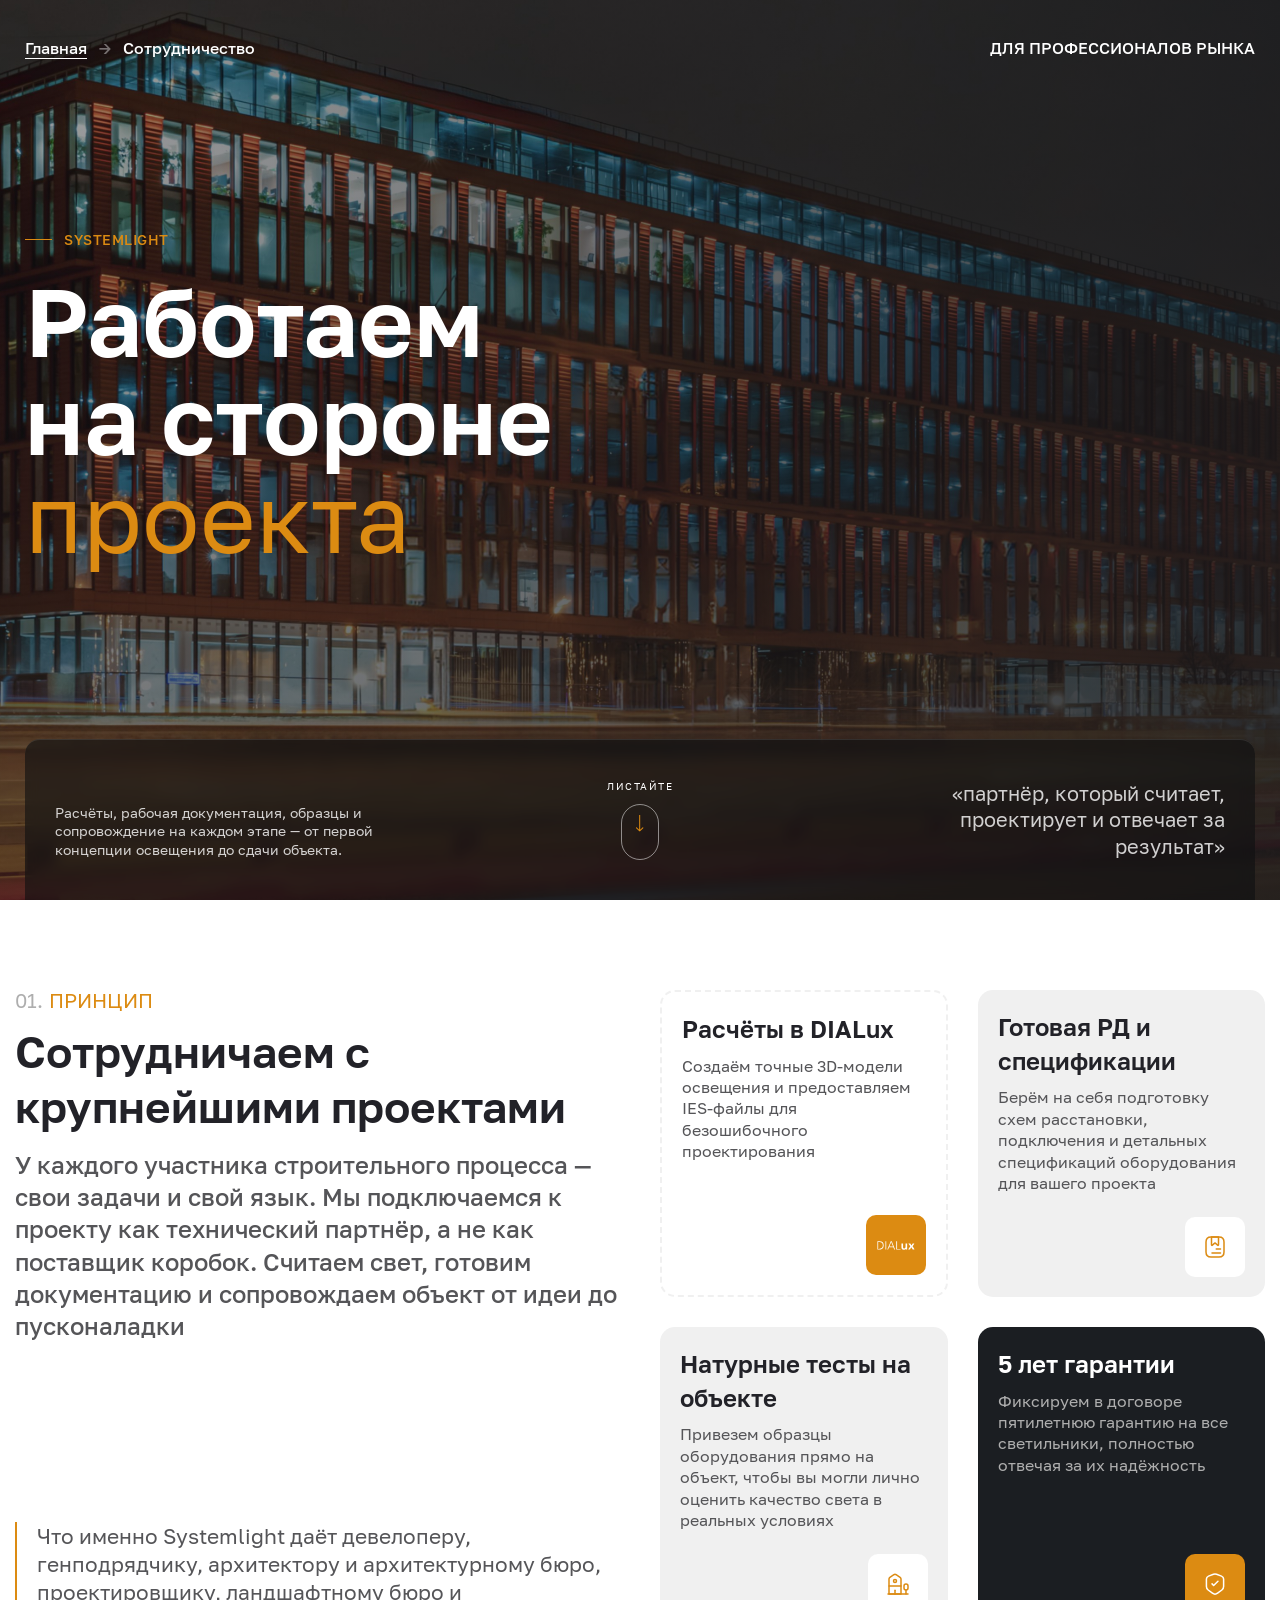
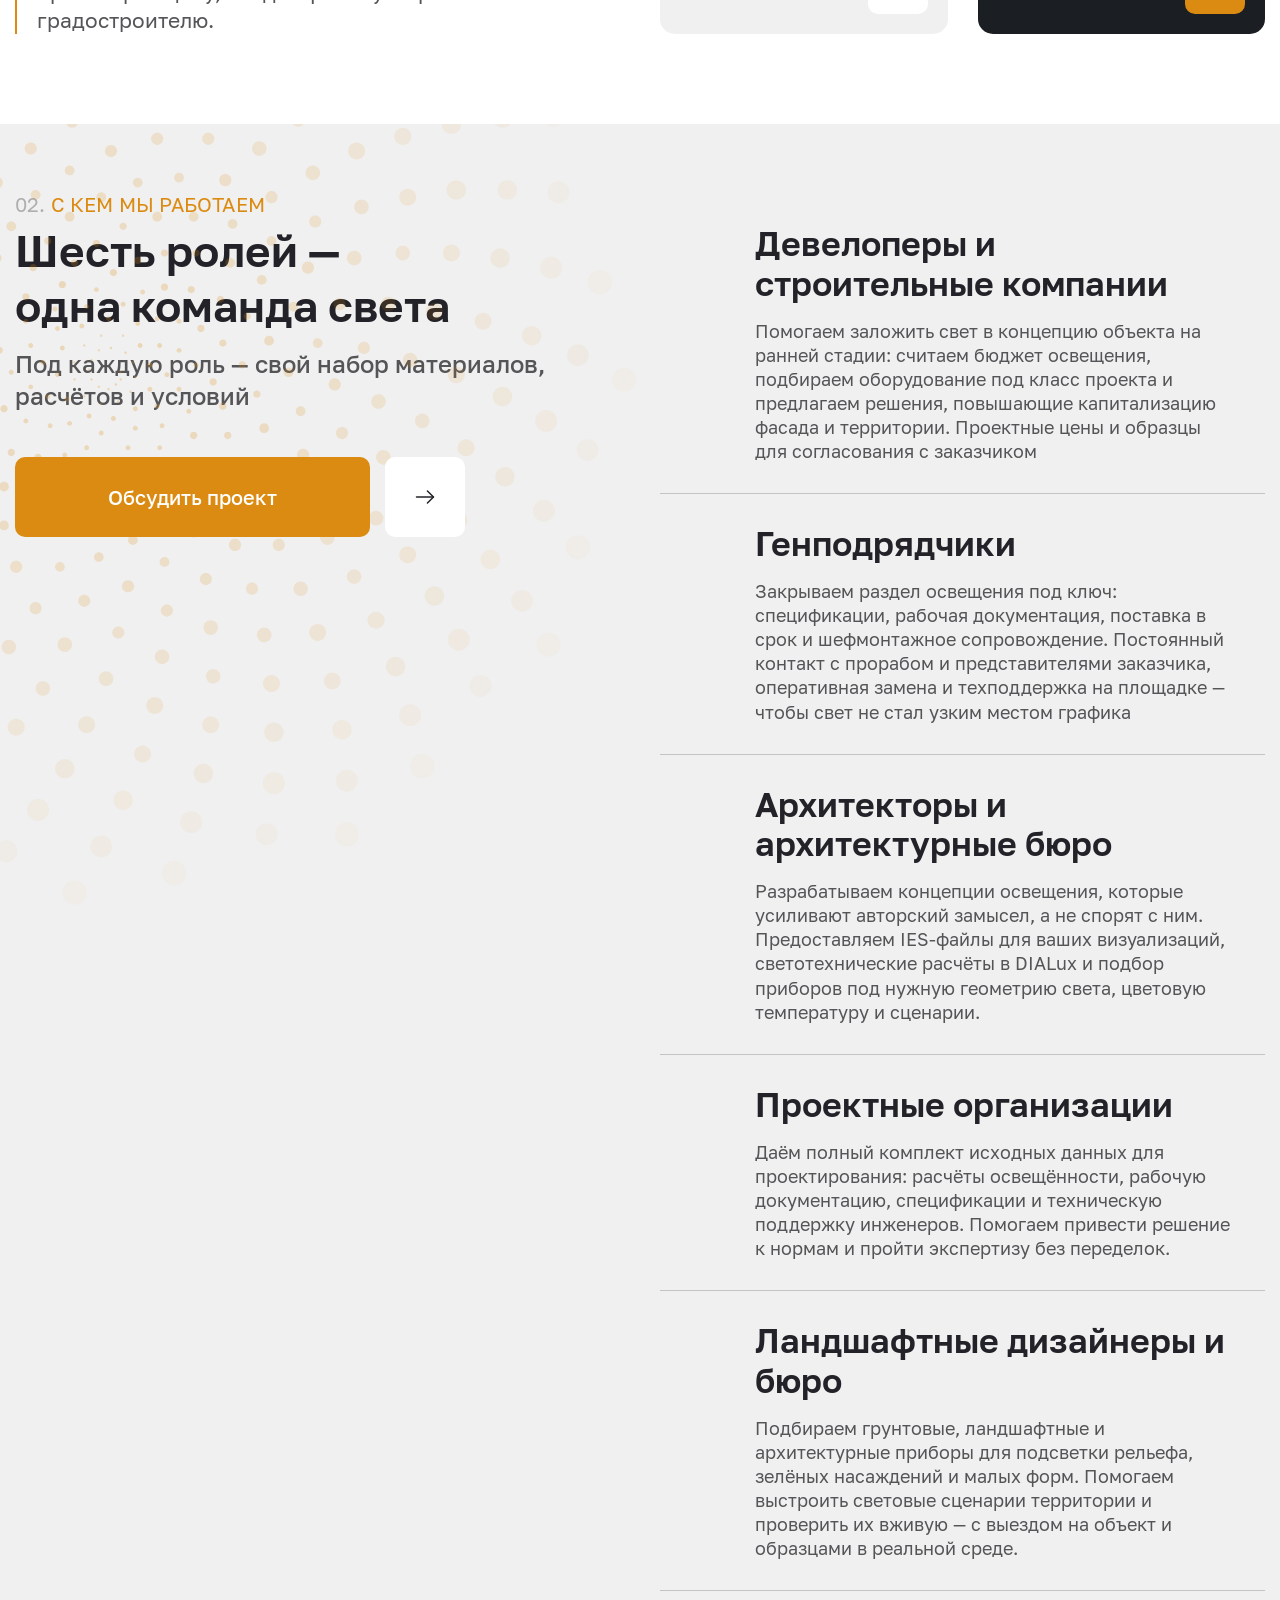
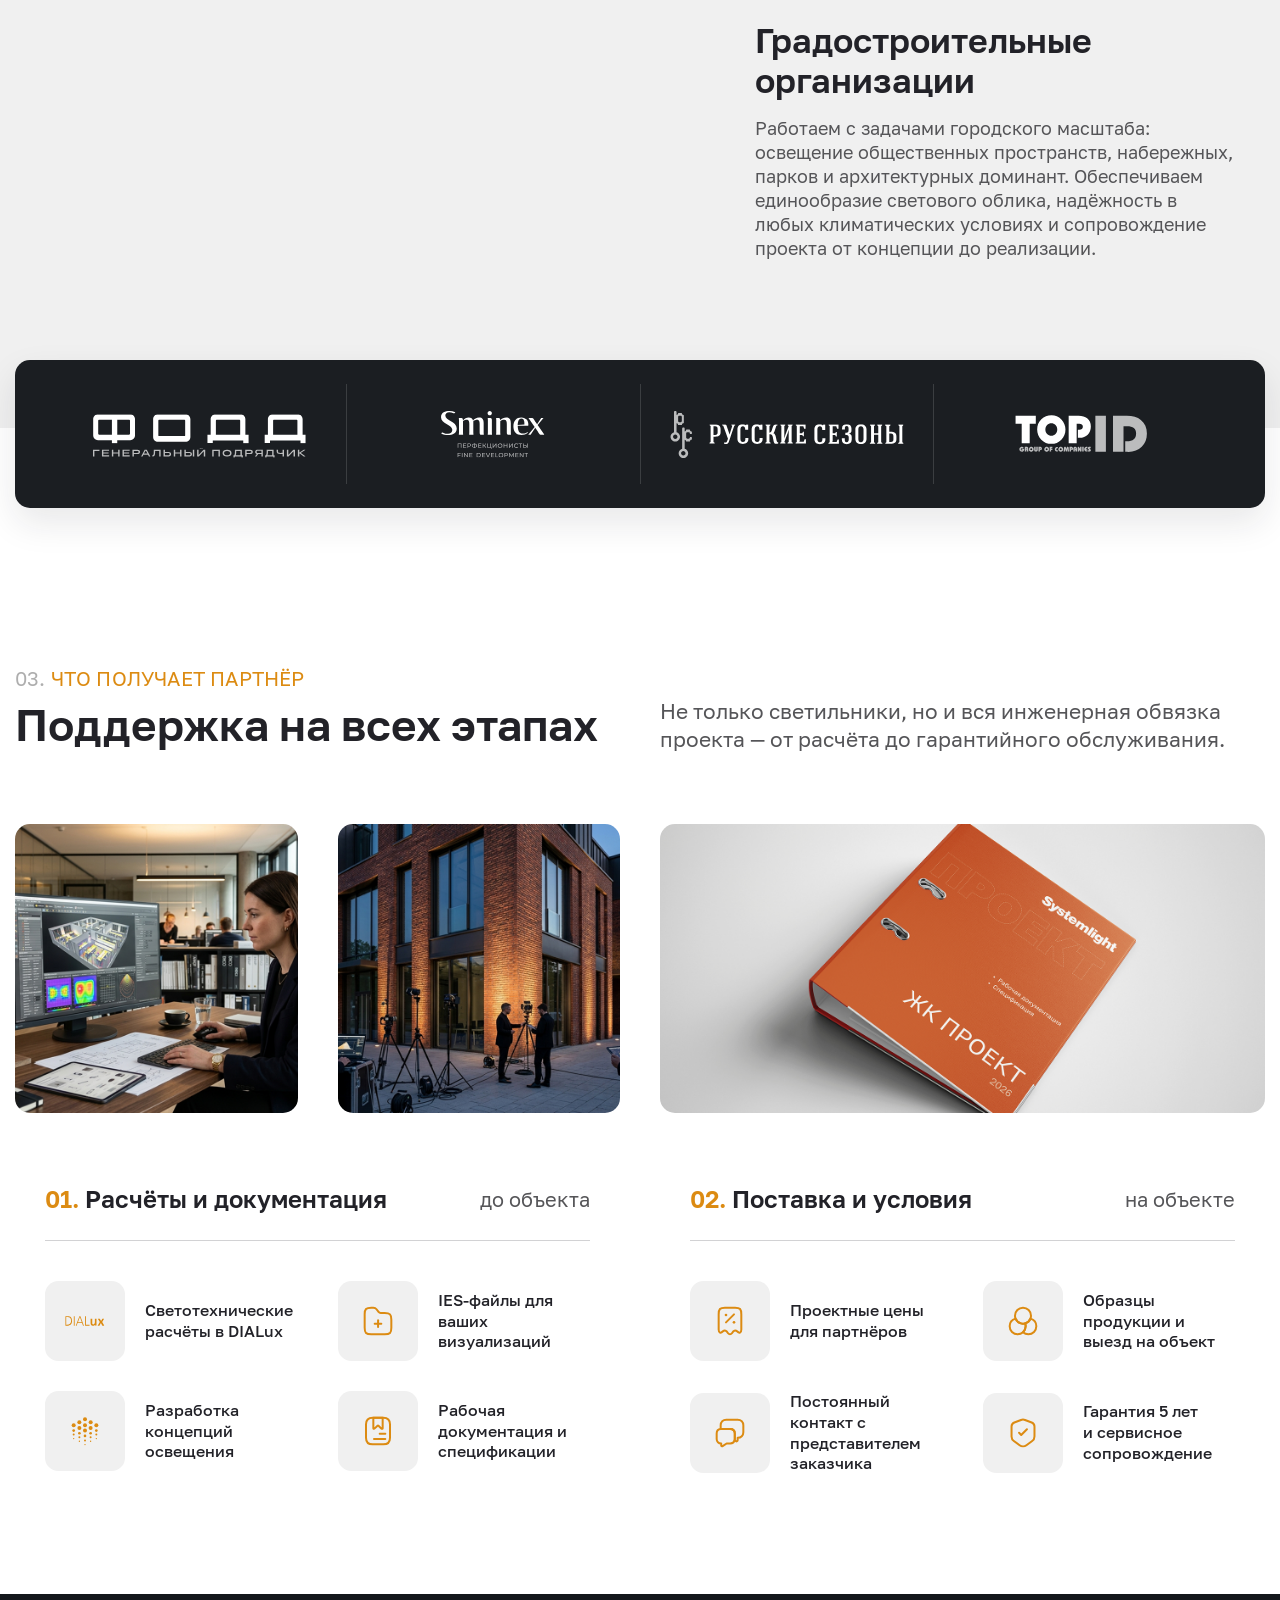
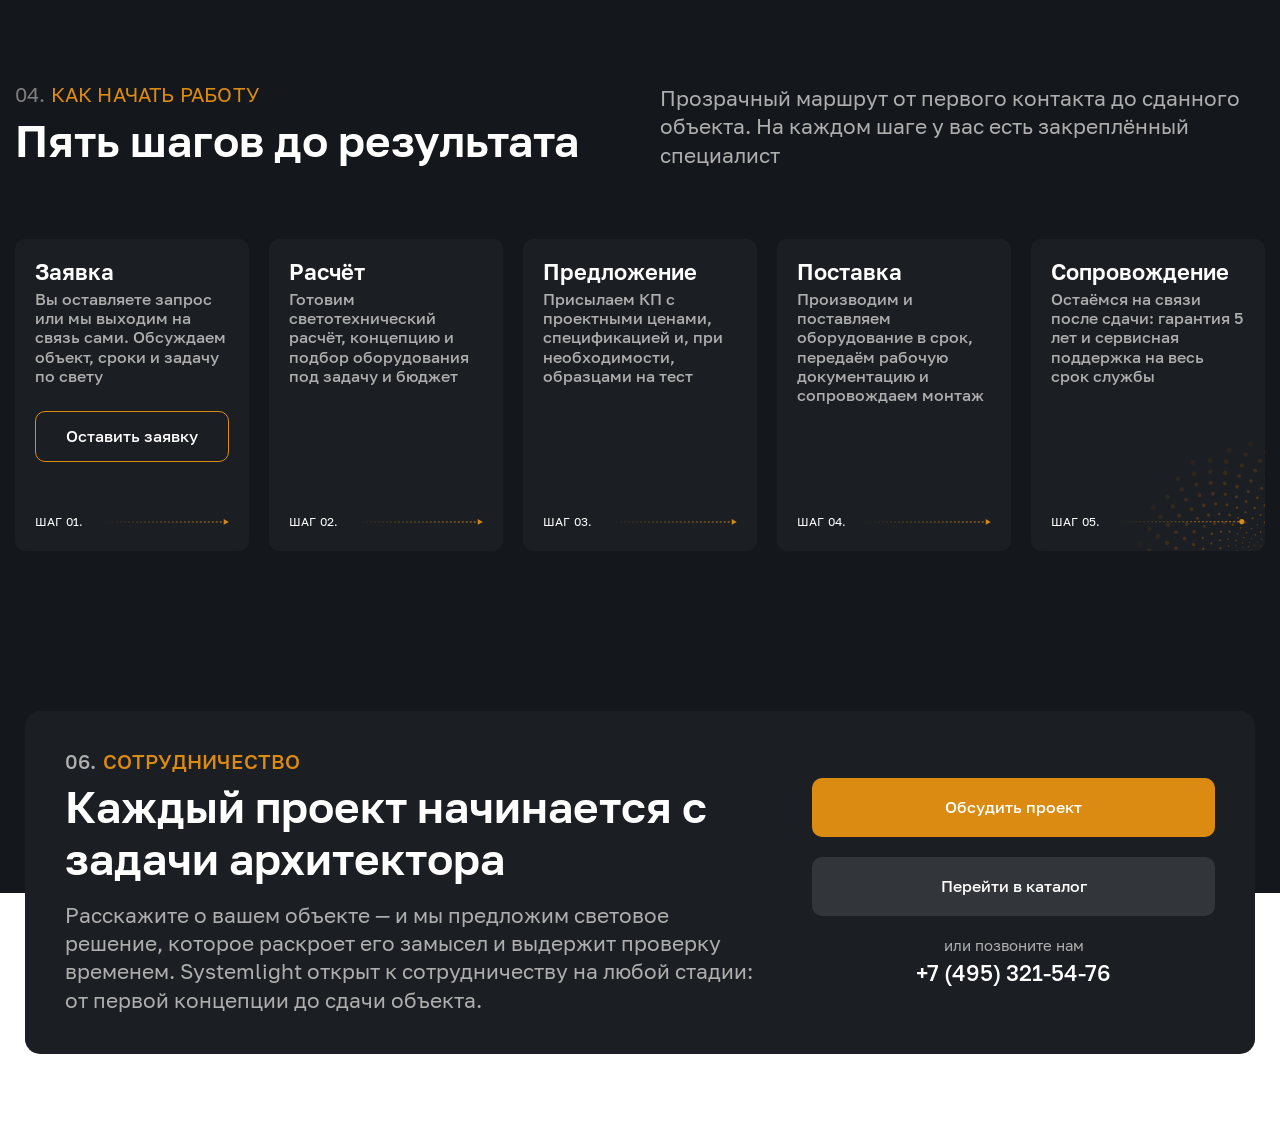
==== cooperation.html @ cd4ad482 "feat: cooperation page" ====
<!DOCTYPE html>
<html lang="ru">

<head>
     <meta charset="UTF-8">
     <meta name="viewport" content="width=device-width, initial-scale=1.0">
     <title>System light</title>
     <link rel="stylesheet" href="styles/fonts.css">
     <link rel="stylesheet" href="https://cdn.jsdelivr.net/npm/@fancyapps/ui@5.0/dist/fancybox/fancybox.css" />
     <link rel="stylesheet" href="https://cdn.jsdelivr.net/npm/swiper@11/swiper-bundle.min.css" />
     <link rel="stylesheet" href="styles/variables.css">
     <link rel="stylesheet" href="styles/cooperation.css">
     <link rel="stylesheet" href="styles/style.css">
</head>

<body>
     <main class="main-header">

          <section class="hero-section">
               <img class="hero-section__bg" src="img/cooperation-page/hero-bg.jpg" alt="Архитектурное освещение фасада здания">

               <div class="hero-section__container">

                    <div class="hero-section__nav">
                         <div class="hero-section__breadcrumbs">
                              <a href="#" class="hero-section__nav-link hero-section__nav-link--active">Главная</a>
                              <span class="hero-section__nav-separator">→</span>
                              <span class="hero-section__nav-current">Сотрудничество</span>
                         </div>
                         <div class="hero-section__meta">
                              Для профессионалов рынка
                         </div>
                    </div>

                    <div class="hero-section__content">
                         <div class="hero-section__brand">
                              <span class="hero-section__brand-line"></span>
                              <span class="hero-section__brand-name">Systemlight</span>
                         </div>
                         <h1 class="hero-section__title">
                              Работаем<br>
                              на стороне <br>
                              <span class="hero-section__title--accent">проекта</span>
                         </h1>
                    </div>

                    <footer class="hero-section__footer">

                         <div class="hero-section__footer-col hero-section__footer-col--left">
                              <p class="hero-section__description">
                                   Расчёты, рабочая документация, образцы и сопровождение на каждом этапе — от первой
                                   концепции освещения до сдачи объекта.
                              </p>
                         </div>

                         <a href="#principle" class="hero-section__scroll-indicator">
                              <span class="hero-section__scroll-text">листайте</span>
                              <div class="hero-section__mouse">
                                   <svg class="hero-section__arrow" width="8" height="17" viewBox="0 0 8 17" fill="none"
                                        xmlns="http://www.w3.org/2000/svg">
                                        <path d="M3.32845 16.3536C3.52372 16.5488 3.8403 16.5488 4.03556 16.3536L7.21754 13.1716C7.4128 12.9763 7.4128 12.6597 7.21754 12.4645C7.02228 12.2692 6.7057 12.2692 6.51043 12.4645L3.68201 15.2929L0.85358 12.4645C0.658318 12.2692 0.341735 12.2692 0.146473 12.4645C-0.0487893 12.6597 -0.0487893 12.9763 0.146473 13.1716L3.32845 16.3536ZM3.68201 0L3.18201 0L3.18201 16H3.68201H4.18201L4.18201 0L3.68201 0Z"
                                             fill="currentColor" />
                                   </svg>
                              </div>
                         </a>

                         <div class="hero-section__footer-col hero-section__footer-col--right">
                              <blockquote class="hero-section__quote">
                                   «партнёр, который считает,
                                   проектирует и отвечает
                                   за результат»
                              </blockquote>
                         </div>

                    </footer>

               </div>
          </section>

          <!-- 01. Принцип -->
          <section class="principle" id="principle">
               <div class="principle__inner container">

                    <div class="principle__aside">
                         <div class="principle__intro">
                              <div class="principle__label subtitle">
                                   <span>01. </span>Принцип
                              </div>
                              <h2 class="principle__title title">Сотрудничаем с крупнейшими проектами</h2>
                              <p class="principle__description">
                                   У каждого участника строительного процесса — свои задачи и свой язык. Мы подключаемся
                                   к
                                   проекту как технический партнёр, а не как поставщик коробок. Считаем свет, готовим
                                   документацию и сопровождаем объект от идеи до пусконаладки
                              </p>
                         </div>

                         <div class="principle__quote principle__quote--desctop">
                              <p class="principle__quote-text">
                                   Что именно Systemlight даёт девелоперу, генподрядчику, архитектору и архитектурному
                                   бюро,
                                   проектировщику, ландшафтному бюро и градостроителю.
                              </p>
                         </div>
                    </div>

                    <div class="principle__cards">

                         <div class="principle__card principle__card--outline">
                              <div class="principle__card-content">
                                   <h3 class="principle__card-title">Расчёты в DIALux</h3>
                                   <p class="principle__card-desc">
                                        Создаём точные 3D-модели освещения и предоставляем IES-файлы для безошибочного
                                        проектирования
                                   </p>
                              </div>
                              <div
                                   class="principle__card-icon principle__card-icon--accent principle__card-icon--dialux">
                                   <img src="img/cooperation-page/principle/icon-dialux.svg" alt="DIALux">
                              </div>
                         </div>

                         <div class="principle__card principle__card--light">
                              <div class="principle__card-content">
                                   <h3 class="principle__card-title">Готовая РД и спецификации</h3>
                                   <p class="principle__card-desc">
                                        Берём на себя подготовку схем расстановки, подключения и детальных спецификаций
                                        оборудования для вашего проекта
                                   </p>
                              </div>
                              <div class="principle__card-icon">
                                   <img src="img/cooperation-page/principle/icon-document.svg" alt="Готовая РД и спецификации">
                              </div>
                         </div>

                         <div class="principle__card principle__card--light">
                              <div class="principle__card-content">
                                   <h3 class="principle__card-title">Натурные тесты на объекте</h3>
                                   <p class="principle__card-desc">
                                        Привезем образцы оборудования прямо на объект, чтобы вы могли лично оценить
                                        качество
                                        света в реальных условиях
                                   </p>
                              </div>
                              <div class="principle__card-icon">
                                   <img src="img/cooperation-page/principle/icon-onsite.svg" alt="Натурные тесты на объекте">
                              </div>
                         </div>

                         <div class="principle__card principle__card--dark">
                              <div class="principle__card-content">
                                   <h3 class="principle__card-title">5 лет гарантии</h3>
                                   <p class="principle__card-desc">
                                        Фиксируем в договоре пятилетнюю гарантию на все светильники, полностью отвечая
                                        за их
                                        надёжность
                                   </p>
                              </div>
                              <div class="principle__card-icon principle__card-icon--accent">
                                   <img src="img/cooperation-page/principle/icon-warranty.svg" alt="5 лет гарантии">
                              </div>
                         </div>

                    </div>

                    <div class="principle__quote principle__quote--mobile">
                         <p class="principle__quote-text">
                              Что именно Systemlight даёт девелоперу, генподрядчику, архитектору и архитектурному
                              бюро,
                              проектировщику, ландшафтному бюро и градостроителю.
                         </p>
                    </div>

               </div>
          </section>
          <!-- /01. Принцип -->

          <!-- 02. С кем мы работаем -->
          <section class="roles">
               <div class="roles__inner container">

                    <div class="roles__aside">
                         <div class="roles__intro">
                              <div class="roles__heading">
                                   <div class="roles__label subtitle">
                                        <span>02. </span>С кем мы работаем
                                   </div>
                                   <h2 class="roles__title title">Шесть ролей —<br>одна команда света</h2>
                              </div>
                              <p class="roles__description">Под каждую роль — свой набор материалов, расчётов и условий
                              </p>
                         </div>

                         <div class="roles__actions roles__actions--desctop">
                              <a href="#" class="roles__btn roles__btn--primary">Обсудить проект</a>
                              <a href="#" class="roles__btn roles__btn--icon" aria-label="Обсудить проект">
                                   <svg width="24" height="24" viewBox="0 0 24 24" fill="none"
                                        xmlns="http://www.w3.org/2000/svg">
                                        <path d="M14.4297 5.92993L20.4997 11.9999L14.4297 18.0699" stroke="#222228"
                                             stroke-width="1.5" stroke-miterlimit="10" stroke-linecap="round"
                                             stroke-linejoin="round" />
                                        <path d="M3.5 12H20.33" stroke="#222228" stroke-width="1.5"
                                             stroke-miterlimit="10" stroke-linecap="round" stroke-linejoin="round" />
                                   </svg>
                              </a>
                         </div>
                    </div>

                    <div class="roles__list">

                         <div class="roles__item">
                              <div class="roles__item-content">
                                   <h3 class="roles__item-title">Девелоперы и строительные компании</h3>
                                   <p class="roles__item-text">
                                        Помогаем заложить свет в концепцию объекта на ранней стадии: считаем бюджет
                                        освещения,
                                        подбираем оборудование под класс проекта и предлагаем решения, повышающие
                                        капитализацию фасада и территории. Проектные цены и образцы для согласования с
                                        заказчиком
                                   </p>
                              </div>
                         </div>

                         <div class="roles__item">
                              <div class="roles__item-content">
                                   <h3 class="roles__item-title">Генподрядчики</h3>
                                   <p class="roles__item-text">
                                        Закрываем раздел освещения под ключ: спецификации, рабочая документация,
                                        поставка в
                                        срок и шефмонтажное сопровождение. Постоянный контакт с прорабом и
                                        представителями
                                        заказчика, оперативная замена и техподдержка на площадке — чтобы свет не стал
                                        узким
                                        местом графика
                                   </p>
                              </div>
                         </div>

                         <div class="roles__item">
                              <div class="roles__item-content">
                                   <h3 class="roles__item-title">Архитекторы и архитектурные бюро</h3>
                                   <p class="roles__item-text">
                                        Разрабатываем концепции освещения, которые усиливают авторский замысел, а не
                                        спорят с
                                        ним. Предоставляем IES-файлы для ваших визуализаций, светотехнические расчёты в
                                        DIALux
                                        и подбор приборов под нужную геометрию света, цветовую температуру и сценарии.
                                   </p>
                              </div>
                         </div>

                         <div class="roles__item">
                              <div class="roles__item-content">
                                   <h3 class="roles__item-title">Проектные организации</h3>
                                   <p class="roles__item-text">
                                        Даём полный комплект исходных данных для проектирования: расчёты освещённости,
                                        рабочую
                                        документацию, спецификации и техническую поддержку инженеров. Помогаем привести
                                        решение к нормам и пройти экспертизу без переделок.
                                   </p>
                              </div>
                         </div>

                         <div class="roles__item">
                              <div class="roles__item-content">
                                   <h3 class="roles__item-title">Ландшафтные дизайнеры и бюро</h3>
                                   <p class="roles__item-text">
                                        Подбираем грунтовые, ландшафтные и архитектурные приборы для подсветки рельефа,
                                        зелёных
                                        насаждений и малых форм. Помогаем выстроить световые сценарии территории и
                                        проверить
                                        их вживую — с выездом на объект и образцами в реальной среде.
                                   </p>
                              </div>
                         </div>

                         <div class="roles__item">
                              <div class="roles__item-content">
                                   <h3 class="roles__item-title">Градостроительные организации</h3>
                                   <p class="roles__item-text">
                                        Работаем с задачами городского масштаба: освещение общественных пространств,
                                        набережных, парков и архитектурных доминант. Обеспечиваем единообразие светового
                                        облика, надёжность в любых климатических условиях и сопровождение проекта от
                                        концепции до реализации.
                                   </p>
                              </div>
                         </div>

                    </div>

                    <div class="roles__actions roles__actions--mobile">
                         <a href="#" class="roles__btn roles__btn--primary">Обсудить проект</a>
                         <a href="#" class="roles__btn roles__btn--icon" aria-label="Обсудить проект">
                              <svg width="24" height="24" viewBox="0 0 24 24" fill="none"
                                   xmlns="http://www.w3.org/2000/svg">
                                   <path d="M14.4297 5.92993L20.4997 11.9999L14.4297 18.0699" stroke="#222228"
                                        stroke-width="1.5" stroke-miterlimit="10" stroke-linecap="round"
                                        stroke-linejoin="round" />
                                   <path d="M3.5 12H20.33" stroke="#222228" stroke-width="1.5" stroke-miterlimit="10"
                                        stroke-linecap="round" stroke-linejoin="round" />
                              </svg>
                         </a>
                    </div>

                    <div class="roles__bg-svg">
                         <img class="roles__bg-svg--desctop" src="img/cooperation-page/bg-svg.svg" alt="">
                         <img class="roles__bg-svg--mobile" src="img/cooperation-page/bg-svg-mobile.svg" alt="">
                    </div>

               </div>
          </section>
          <!-- /02. С кем мы работаем -->

          <!-- Логотипы партнёров -->
          <section class="brands">
               <div class="brands__container container">
                    <div class="brands__panel">

                         <div class="brands__item">
                              <img src="img/cooperation-page/brands/logo-fodd.svg" alt="ФОДД — генеральный подрядчик">
                         </div>

                         <div class="brands__item">
                              <img src="img/cooperation-page/brands/logo-sminex.svg" alt="Sminex — перфекционисты, fine development">
                         </div>

                         <div class="brands__item">
                              <img src="img/cooperation-page/brands/logo-russkie-sezony.svg" alt="Русские сезоны">
                         </div>

                         <div class="brands__item">
                              <img src="img/cooperation-page/brands/logo-topid.svg" alt="TOP ID — group of companies">
                         </div>

                    </div>
               </div>
          </section>
          <!-- /Логотипы партнёров -->

          <!-- 03. Что получает партнёр -->
          <section class="support">
               <div class="support__inner container">

                    <div class="support__header">
                         <div class="support__heading">
                              <div class="support__label subtitle">
                                   <span>03. </span>Что получает партнёр
                              </div>
                              <h2 class="support__title title">Поддержка на всех этапах</h2>
                         </div>
                         <p class="support__description">
                              Не только светильники, но и вся инженерная обвязка проекта — от расчёта до гарантийного
                              обслуживания.
                         </p>
                    </div>

                    <div class="support__columns">

                         <div class="support__column">
                              <div class="support__gallery">
                                   <div class="support__image">
                                        <img src="img/cooperation-page/support/office.jpg"
                                             alt="Светотехнический расчёт освещения в DIALux">
                                   </div>
                                   <div class="support__image">
                                        <img src="img/cooperation-page/support/facade-shoot.jpg"
                                             alt="Съёмка объекта с архитектурным освещением">
                                   </div>
                              </div>

                              <div class="support__card">
                                   <div class="support__card-header">
                                        <div class="support__card-title">
                                             <span class="support__card-index">01. </span>Расчёты и документация
                                        </div>
                                        <span class="support__card-note">до объекта</span>
                                   </div>

                                   <div class="support__card-grid">
                                        <div class="support__item">
                                             <div class="support__item-icon">
                                                  <img src="img/cooperation-page/support/icon-dialux.svg" alt="DIALux">
                                             </div>
                                             <p class="support__item-text">Светотехнические расчёты в DIALux</p>
                                        </div>

                                        <div class="support__item">
                                             <div class="support__item-icon">
                                                  <img src="img/cooperation-page/support/icon-ies.svg" alt="">
                                             </div>
                                             <p class="support__item-text">IES-файлы для ваших визуализаций</p>
                                        </div>

                                        <div class="support__item">
                                             <div class="support__item-icon">
                                                  <img src="img/cooperation-page/support/icon-concept.svg" alt="">
                                             </div>
                                             <p class="support__item-text">Разработка концепций освещения</p>
                                        </div>

                                        <div class="support__item">
                                             <div class="support__item-icon">
                                                  <img src="img/cooperation-page/support/icon-docs.svg" alt="">
                                             </div>
                                             <p class="support__item-text">Рабочая документация и спецификации</p>
                                        </div>
                                   </div>
                              </div>
                         </div>

                         <div class="support__column">
                              <div class="support__gallery">
                                   <div class="support__image support__gallery--single">
                                        <img src="img/cooperation-page/support/binder.jpg" alt="Проектная документация Systemlight">
                                   </div>
                              </div>

                              <div class="support__card">
                                   <div class="support__card-header">
                                        <div class="support__card-title">
                                             <span class="support__card-index">02. </span>Поставка и условия
                                        </div>
                                        <span class="support__card-note">на объекте</span>
                                   </div>

                                   <div class="support__card-grid">
                                        <div class="support__item">
                                             <div class="support__item-icon">
                                                  <img src="img/cooperation-page/support/icon-price.svg" alt="">
                                             </div>
                                             <p class="support__item-text">Проектные цены для партнёров</p>
                                        </div>

                                        <div class="support__item">
                                             <div class="support__item-icon">
                                                  <img src="img/cooperation-page/support/icon-sample.svg" alt="">
                                             </div>
                                             <p class="support__item-text">Образцы продукции и выезд на объект</p>
                                        </div>

                                        <div class="support__item">
                                             <div class="support__item-icon">
                                                  <img src="img/cooperation-page/support/icon-contact.svg" alt="">
                                             </div>
                                             <p class="support__item-text">Постоянный контакт с представителем заказчика
                                             </p>
                                        </div>

                                        <div class="support__item">
                                             <div class="support__item-icon">
                                                  <img src="img/cooperation-page/support/icon-warranty.svg" alt="">
                                             </div>
                                             <p class="support__item-text">Гарантия 5 лет<br>и сервисное сопровождение
                                             </p>
                                        </div>
                                   </div>
                              </div>
                         </div>

                    </div>

               </div>
          </section>
          <!-- /03. Что получает партнёр -->

          <!-- 04. Как начать работу -->
          <section class="steps">
               <div class="steps__inner container">

                    <div class="steps__header">
                         <div class="steps__heading">
                              <div class="steps__label subtitle">
                                   <span>04. </span>Как начать работу
                              </div>
                              <h2 class="steps__title title">Пять шагов до результата</h2>
                         </div>
                         <p class="steps__description">
                              Прозрачный маршрут от первого контакта до сданного объекта. На каждом шаге у вас есть
                              закреплённый специалист
                         </p>
                    </div>

                    <div class="steps__grid">

                         <div class="steps__card">
                              <div class="steps__card-content">
                                   <h3 class="steps__card-title">Заявка</h3>
                                   <p class="steps__card-desc">
                                        Вы оставляете запрос или мы выходим на связь сами. Обсуждаем объект, сроки и
                                        задачу по
                                        свету
                                   </p>
                                   <div class="steps__card-action">
                                        <a href="#" class="steps__btn">Оставить заявку</a>
                                   </div>
                              </div>
                              <div class="steps__card-footer">
                                   <span class="steps__card-step">Шаг 01.</span>
                                   <img class="steps__card-arrow steps__card-arrow--desctop" src="img/cooperation-page/steps/icon-arrow-line.svg" alt="">
                                   <img class="steps__card-arrow steps__card-arrow--mobile" src="img/cooperation-page/steps/icon-arrow-line-mobile.svg" alt="">
                              </div>
                         </div>

                         <div class="steps__card">
                              <div class="steps__card-content">
                                   <h3 class="steps__card-title">Расчёт</h3>
                                   <p class="steps__card-desc">
                                        Готовим светотехнический расчёт, концепцию и подбор оборудования под задачу и
                                        бюджет
                                   </p>
                              </div>
                              <div class="steps__card-footer">
                                   <span class="steps__card-step">Шаг 02.</span>
                                   <img class="steps__card-arrow" src="img/cooperation-page/steps/icon-arrow-line.svg" alt="">
                              </div>
                         </div>

                         <div class="steps__card">
                              <div class="steps__card-content">
                                   <h3 class="steps__card-title">Предложение</h3>
                                   <p class="steps__card-desc">
                                        Присылаем КП с проектными ценами, спецификацией и, при необходимости, образцами
                                        на тест
                                   </p>
                              </div>
                              <div class="steps__card-footer">
                                   <span class="steps__card-step">Шаг 03.</span>
                                   <img class="steps__card-arrow" src="img/cooperation-page/steps/icon-arrow-line.svg" alt="">
                              </div>
                         </div>

                         <div class="steps__card">
                              <div class="steps__card-content">
                                   <h3 class="steps__card-title">Поставка</h3>
                                   <p class="steps__card-desc">
                                        Производим и поставляем оборудование в срок, передаём рабочую документацию и
                                        сопровождаем монтаж
                                   </p>
                              </div>
                              <div class="steps__card-footer">
                                   <span class="steps__card-step">Шаг 04.</span>
                                   <img class="steps__card-arrow" src="img/cooperation-page/steps/icon-arrow-line.svg" alt="">
                              </div>
                         </div>

                         <div class="steps__card steps__card--five">
                              <div class="steps__card-content">
                                   <h3 class="steps__card-title">Сопровождение</h3>
                                   <p class="steps__card-desc">
                                        Остаёмся на связи после сдачи: гарантия 5 лет и сервисная поддержка на весь срок
                                        службы
                                   </p>
                              </div>
                              <div class="steps__card-footer">
                                   <span class="steps__card-step">Шаг 05.</span>
                                   <img class="steps__card-arrow" src="img/cooperation-page/steps/icon-arrow-end.svg" alt="">
                                   <img class="steps__card-icon-dotts" src="img/cooperation-page/steps/icon-dotts.svg" alt="">
                              </div>
                         </div>

                    </div>

               </div>
          </section>
          <!-- /04. Как начать работу -->

          <section class="cooperation-section">
               <div class="cooperation-section__container container">
                    <div class="cooperation-section__card">
                         <div class="cooperation-section__content">
                              <div class="cooperation-section__subtitle subtitle">
                                   <span class="cooperation-section__num">06.</span> Сотрудничество
                              </div>
                              <h2 class="cooperation-section__title title">Каждый проект начинается с задачи архитектора
                              </h2>
                              <p class="cooperation-section__description">
                                   Расскажите о вашем объекте — и мы предложим световое решение, которое раскроет его
                                   замысел
                                   и выдержит проверку временем. Systemlight открыт к сотрудничеству на любой стадии: от
                                   первой концепции до сдачи объекта.
                              </p>
                         </div>

                         <div class="cooperation-section__actions">
                              <button class="cooperation-section__btn cooperation-section__btn--primary" type="button">
                                   Обсудить проект
                              </button>

                              <a href="#" class="cooperation-section__btn cooperation-section__btn--secondary">
                                   Перейти в каталог
                              </a>

                              <div class="cooperation-section__contacts">
                                   <span class="cooperation-section__contacts-label">или позвоните нам</span>
                                   <a href="tel:+74953215476" class="cooperation-section__phone">+7 (495) 321-54-76</a>
                              </div>
                         </div>
                    </div>
               </div>
          </section>

     </main>
     <script src="https://cdn.jsdelivr.net/npm/@fancyapps/ui@5.0/dist/fancybox/fancybox.umd.js"></script>
     <script src="https://cdn.jsdelivr.net/npm/swiper@11/swiper-bundle.min.js"></script>
     <script src="scripts/script.js"></script>
</body>

</html>
---- styles/fonts.css ----
@font-face {
  font-family: 'GolosTextRegular';
  font-style: normal;
  font-weight: 400;
  font-display: swap;
  src: url('../fonts/GolosTextRegular.woff2') format('woff2'),
       url('../fonts/GolosTextRegular.woff') format('woff');
}

@font-face {
  font-family: 'GolosTextRegular';
  font-style: normal;
  font-weight: 500;
  font-display: swap;
  src: url('../fonts/GolosTextMedium.woff2') format('woff2'),
       url('../fonts/GolosTextMedium.woff') format('woff');
}

@font-face {
  font-family: 'GolosTextRegular';
  font-style: normal;
  font-weight: 600;
  font-display: swap;
  src: url('../fonts/GolosTextSemiBold.woff') format('woff');
  src: url('../fonts/GolosTextSemiBold.woff2') format('woff2');
}
---- styles/variables.css ----
:root {
     /* Layout */
     --container-width: 1494px;
     --container-padding: 0 15px;
     --gap-lg: 50px;

     /* Colors */
     --color-white: #ffffff;
     --color-gray-1: #aeaeae;
     --color-gray-5: #555558;
     --color-gray-7: #7e7e7f;
     --color-gray-10: #aeaeae;
     --color-orange: #dc8b12;
     --color-dark: #222228;

     --color-surface: #f0f0f0;
     --color-charcoal: #1b1e22;
     --color-obsidian: #14171b;

     --color-white-01: rgba(255, 255, 255, 0.1);
     --color-white-08: rgba(255, 255, 255, 0.8);
     --color-white-18: rgba(255, 255, 255, 0.18);
     --color-white-26: rgba(255, 255, 255, 0.26);

     --color-black-opacity-61: rgba(14, 15, 17, 0.61);

     /* Typography */
     --font-main: "GolosTextRegular", sans-serif;
     --font-size: 12px;

     --border-radius-main: 15px;
     --border-radius-icon: 10px;

     --border-radius-icon-lg: 13.33px;

     /* ==========================================================================
        THEME TOKENS
        Эти 3 переменные — единственное, что переключается между светлой и
        тёмной темой. Остальные переменные (--color-white, --color-orange,
        --color-gray-7 и т.д.) используются в секциях, которые всегда тёмные
        (hero, our-experience, partners, cooperation) — их трогать нельзя.
        ========================================================================== */
     --color-bg-page: var(--color-white);
     --color-text-heading: var(--color-dark);
     --color-text-body: var(--color-gray-5);
}

/* ==========================================================================
   ТЁМНАЯ ТЕМА
   Переключается атрибутом data-theme="dark" на <html> .
   Меняет только фон "светлых" секций (manifesto, product-line, engineering)
   и цвет текста в них. Всё остальное (hero, our-experience, partners-section,
   cooperation-section) уже тёмное по дизайну и не участвует в переключении.
   ========================================================================== */
[data-theme="dark"] {
     --color-bg-page: #222228;
     --color-text-heading: #ffffff;
     --color-text-body: #d1d1d7;
}

html {
     scroll-behavior: smooth;
}

* {
     font-family: var(--font-main);
     margin: 0;
     padding: 0;
     box-sizing: border-box;
}

ul,
li {
     list-style: none;
     line-height: 1;
}

a {
     outline: none;
     text-decoration: none;
}

body {
     font-family: var(--font-main);
     -webkit-font-smoothing: antialiased;
     -moz-osx-font-smoothing: grayscale;
     font-size: 21px;
     line-height: 1.5;
     color: var(--color-text-body);
     background-color: var(--color-bg-page);
}

img {
     max-width: 100%;
     display: block;
}

button {
     outline: none;
     border: none;
     background: none;
     cursor: pointer;
     font-family: var(--font-main);
}

.swiper-button-lock {
     display: none !important;
}

.no-scroll {
     position: relative;
     overflow: hidden;
     height: 100vh;
     position: fixed;
     left: 0;
     width: 100%;
}

@media (max-width: 640px) {
     :root {
          --container-padding: 0 10px;
     }
}
---- styles/style.css ----
.container {
     max-width: var(--container-width);
     margin: 0 auto;
     padding: var(--container-padding);
}

.title {
     font-weight: 600;
     font-size: 44px;
     line-height: 124%;
     color: var(--color-text-heading);
}

.subtitle {
     font-size: 20px;
     line-height: 100%;
     letter-spacing: 0.01em;
     text-transform: uppercase;
     color: var(--color-orange);
     display: flex;
     align-items: center;
     gap: 5px;
}

.subtitle span {
     color: var(--color-gray-1);
}

.hero-section {
     position: relative;
     width: 100%;
     min-height: 832px;
     height: 100vh;
     background-color: #14171b;
     display: flex;
     justify-content: center;
     align-items: stretch;
     box-sizing: border-box;
     padding: 0 25px;
     overflow: hidden;
}

.hero-section__bg {
     position: absolute;
     top: 0;
     left: 0;
     width: 100%;
     height: 100%;
     object-fit: cover;
     object-position: center;
     z-index: 1;
     pointer-events: none;
}

.hero-section::after {
     content: "";
     position: absolute;
     top: 0;
     left: 0;
     width: 100%;
     height: 100%;
     background: radial-gradient(
          ellipse 114.32% 215.98% at 0.73% 2.85%,
          rgba(20, 23, 27, 0.4) 0%,
          rgba(20, 23, 27, 0.9) 100%
     );
     z-index: 2;
     pointer-events: none;
}

.hero-section__container {
     position: relative;
     z-index: 3;
     width: 100%;
     max-width: 1464px;
     display: flex;
     flex-direction: column;
     justify-content: space-between;
     padding-top: 40px;
     box-sizing: border-box;
}

.hero-section__nav {
     display: flex;
     justify-content: space-between;
     align-items: center;
     width: 100%;
}

.hero-section__breadcrumbs {
     display: flex;
     align-items: center;
     gap: 12px;
     font-size: 16px;
     font-weight: 500;
     line-height: 1;
}

.hero-section__nav-link {
     color: rgba(255, 255, 255, 0.6);
     text-decoration: none;
     transition: color 0.25s ease;
}

.hero-section__nav-link:hover {
     color: var(--color-white);
}

.hero-section__nav-link--active {
     color: var(--color-white);
     text-decoration: underline;
     text-underline-offset: 4px;
}

.hero-section__nav-link.hero-section__nav-link--active:hover {
     color: var(--color-orange);
}

.hero-section__nav-separator {
     color: rgba(255, 255, 255, 0.4);
}

.hero-section__nav-current {
     color: var(--color-white);
}

.hero-section__meta {
     color: var(--color-white);
     font-size: 16px;
     font-weight: 500;
     line-height: 1;
     text-transform: uppercase;
}

.hero-section__content {
     display: flex;
     flex-direction: column;
     gap: 22px;
     margin-top: auto;
     margin-bottom: auto;
}

.hero-section__brand {
     display: inline-flex;
     align-items: center;
     gap: 12px;
}

.hero-section__brand-line {
     width: 27px;
     height: 1px;
     background-color: var(--color-orange);
}

.hero-section__brand-name {
     color: var(--color-orange);
     font-size: 14px;
     font-weight: 500;
     text-transform: uppercase;
     letter-spacing: 0.5px;
}

.hero-section__title {
     color: var(--color-white);
     font-size: 118px;
     font-weight: 600;
     line-height: 1.02;
     margin: 0;
}

.hero-section__title--accent {
     color: var(--color-orange);
     font-weight: 400;
}

.hero-section__footer {
     display: grid;
     grid-template-columns: 330px 1fr 330px;
     align-items: flex-end;
     background: rgba(14, 15, 17, 0.6);
     border-top-left-radius: 15px;
     border-top-right-radius: 15px;
     border-top: 1px solid rgba(255, 255, 255, 0.1);
     backdrop-filter: blur(6.35px);
     -webkit-backdrop-filter: blur(6.35px);
     padding: 40px 30px;
     width: 100%;
     box-sizing: border-box;
     gap: 20px;
}

.hero-section__footer-col {
     display: flex;
     flex-direction: column;
}

.hero-section__footer-col--left {
     justify-content: flex-start;
}

.hero-section__footer-col--right {
     justify-content: flex-end;
}

.hero-section__description {
     color: rgba(255, 255, 255, 0.8);
     font-size: 14px;
     font-weight: 400;
     line-height: 18.76px;
     margin: 0;
}

.hero-section__quote {
     color: rgba(255, 255, 255, 0.8);
     font-size: 20px;
     font-weight: 400;
     line-height: 26.8px;
     text-align: right;
     margin: 0;
}

.hero-section__scroll-indicator {
     display: flex;
     flex-direction: column;
     align-items: center;
     justify-content: center;
     gap: 13px;
     cursor: pointer;
}

.hero-section__scroll-text {
     color: var(--color-white);
     font-size: 10px;
     font-weight: 400;
     text-transform: uppercase;
     letter-spacing: 1.5px;
     line-height: 1;
}

.hero-section__mouse {
     width: 38px;
     height: 56px;
     border: 1px solid rgba(255, 255, 255, 0.5);
     border-radius: 36px;
     position: relative;
     display: flex;
     justify-content: center;
     align-items: center;
     box-sizing: border-box;
     color: var(--color-orange);
}

.hero-section__mouse {
     width: 38px;
     height: 56px;
     border: 1px solid rgba(255, 255, 255, 0.5);
     border-radius: 36px;
     position: relative;
     display: flex;
     justify-content: center;
     align-items: center;
     box-sizing: border-box;
     color: #dc8b12;
     transition: transform 0.3s ease, border-color 0.3s ease;
}

.hero-section__scroll-indicator:hover .hero-section__mouse {
     transform: translateY(3px);
     border-color: #dc8b12;
}

.hero-section__arrow {
     display: block;
     position: absolute;
     top: 10px;
     animation: arrowScroll 2s cubic-bezier(0.25, 1, 0.5, 1) infinite;
}

@keyframes heroFadeIn {
     from {
          opacity: 0;
          transform: translateY(20px);
     }
     to {
          opacity: 1;
          transform: translateY(0);
     }
}

.manifesto {
     padding-block: 70px;
}

.manifesto__inner {
     display: flex;
     align-items: flex-start;
     gap: var(--gap-lg);
}

.manifesto__aside {
     flex: 0 1 42.33%;
     align-self: stretch;
     display: flex;
     flex-direction: column;
     justify-content: space-between;
     align-items: flex-start;
     gap: 24px;
}

.manifesto__intro,
.manifesto__intro-mobile {
     line-height: 134%;
}

.manifesto__intro-mobile {
     display: none;
}

.manifesto__content {
     flex: 0 1 55.26%;
     max-width: 809px;
     display: flex;
     flex-direction: column;
     gap: 20px;
}

.manifesto__description {
     font-weight: 500;
     font-size: 33px;
     line-height: 134%;
     color: var(--color-text-body);
}

.our-experience {
     position: relative;
     padding-block: 70px;
}

.our-experience__body {
     position: relative;
     border-radius: 15px;
     overflow: hidden;
}

.our-experience__bg {
     position: absolute;
     top: 0;
     left: 0;
     width: 100%;
     height: 100%;
}

.our-experience__image {
     position: absolute;
     top: 0;
     left: 0;
     width: 100%;
     height: 100%;
     object-fit: cover;
     object-position: center;
}

.our-experience__bg::after {
     content: "";
     position: absolute;
     top: 0;
     left: 0;
     width: 100%;
     height: 100%;
     background: radial-gradient(ellipse 61.85% 68.88% at 9.77% 81.36%, #14171b 0%, rgba(20, 23, 27, 0) 100%);
     pointer-events: none;
}

.our-experience__banner {
     width: 100%;
     min-height: 682px;
     padding: 40px;
     display: flex;
     justify-content: space-between;
     align-items: flex-end;
     gap: 50px;

     position: relative;
     z-index: 2;
}

.our-experience__content {
     max-width: 717px;
     display: flex;
     flex-direction: column;
     gap: 15px;
}

.our-experience__subtitle {
     color: var(--color-orange);
     font-size: 16px;
     font-weight: 500;
     text-transform: uppercase;
     letter-spacing: 0.16px;
}

.our-experience__text {
     color: var(--color-white);
     font-size: 30px;
     font-weight: 400;
     line-height: 40.2px;
}

.our-experience__stats-panel {
     width: 230px;
     padding: 20px 30px;
     background: var(--color-black-opacity-61);
     border-radius: 20px;
     backdrop-filter: blur(6.35px);
     -webkit-backdrop-filter: blur(6.35px);
     display: flex;
     flex-direction: column;
}

.our-experience__stat-item,
.our-experience__stat-itemour-experience__stat-item--last {
     padding: 20px 0;
     display: flex;
     flex-direction: column;
     align-items: flex-end;
     gap: 2px;
}

.our-experience__stat-item {
     border-bottom: 1px solid var(--color-white-26);
}

.our-experience__stat-value {
     color: var(--color-white);
     font-size: 50px;
     font-weight: 600;
     line-height: 132%;
     text-align: right;
}

.our-experience__stat-desc {
     color: var(--color-white-08);
     font-size: 16px;
     font-weight: 400;
     line-height: 21.44px;
     text-align: right;
     white-space: pre-wrap;
}

/* ==========================================================================
   СЕКЦИЯ: PRODUCT LINE (02. Линейка)
   ========================================================================== */
.product-line {
     padding-block: 70px;
     background-color: var(--color-bg-page);
}

.product-line__container {
     display: grid;
     grid-template-columns: repeat(2, 1fr);
     gap: var(--gap-lg);
     align-items: stretch;
}

.product-line__col {
     display: flex;
     flex-direction: column;
     gap: 30px;
}

.product-line__col--space-between {
     justify-content: space-between;
}

.product-line__header {
     display: flex;
     flex-direction: column;
}

.product-line__subtitle {
     color: var(--color-orange);
}

.product-line__subtitle-num {
     color: var(--color-gray-1);
}

.product-line__title {
     color: var(--color-text-heading);
     margin-top: 10px;
     margin-bottom: 15px;
     font-size: 44px;
     font-weight: 600;
}

.product-line__description {
     font-size: 21px;
     line-height: 28.14px;
     color: var(--color-text-body);
}

/* ==========================================================================
   КОМПОНЕНТ: PRODUCT LINE CARD
   ========================================================================== */
.product-line-card {
     background-color: #f0f0f0;
     border-radius: var(--border-radius-main); /* 15px */
     padding: 40px;
     box-sizing: border-box;
     display: flex;
     flex-direction: column;
     width: 100%;
}

.product-line-card__header {
     display: flex;
     justify-content: space-between;
     align-items: center;
     padding-bottom: 30px;
     padding-left: 20px;
     padding-right: 20px;
}

.product-line-card__title {
     color: var(--color-dark);
     font-size: 24px;
     font-weight: 600;
     line-height: 20.88px;
     margin: 0;
}

.product-line-card__badge {
     color: var(--color-gray-5);
     font-size: 20px;
     font-weight: 400;
     line-height: 17.4px;
}

.product-line-card__body {
     display: grid;
     grid-template-columns: 350px 1fr;
     gap: 18px;
     align-items: stretch;
}

.product-line-card__list {
     display: flex;
     flex-direction: column;
     gap: 15px;
}

.product-line-card__item {
     padding: 20px;
     background-color: rgba(0, 0, 0, 0.06);
     border-radius: 10px;
     display: flex;
     justify-content: space-between;
     align-items: center;
     gap: 20px;
     color: var(--color-gray-5);
     transition: all 0.25s ease-in-out;
     cursor: pointer;
}

.product-line-card__item:hover,
.product-line-card__item.is-active {
     background-color: var(--color-white);
     color: var(--color-dark);
}

.product-line-card__item:hover .product-line-card__arrow,
.product-line-card__item.is-active .product-line-card__arrow {
     color: var(--color-orange);
}

.product-line-card__item-text {
     flex: 1 1 0;
     font-size: 16px;
     font-weight: 500;
     line-height: 19.2px;
}

.product-line-card__arrow {
     width: 24px;
     height: 24px;
     display: flex;
     align-items: center;
     justify-content: center;
     color: var(--color-gray-1);
     transition: color 0.25s ease-in-out;
}

.product-line-card__arrow svg {
     width: 24px;
     height: 24px;
     display: block;
}

.product-line-card__image-wrapper {
     position: relative;
     border-radius: 10px;
     overflow: hidden;
     width: 100%;
}

.product-line-card__image {
     width: 100%;
     height: 100%;
     object-fit: cover;
     object-position: center;
     transition: opacity 0.25s ease-in-out;
}

.product-line__footer {
     display: flex;
     align-items: center;
     gap: 30px;
     margin-top: auto;
}

.product-line__info-icon {
     width: 60px;
     height: 60px;
     border-radius: var(--border-radius-icon);
     display: flex;
     align-items: center;
     justify-content: center;
     flex-shrink: 0;
     outline: 2px solid var(--color-orange);
     outline-offset: -2px;
}

.product-line__info-icon svg {
     width: 24px;
     height: 24px;
     display: block;
}

.product-line__info-icon svg path {
     stroke: var(--color-text-heading);
}

.product-line__footer {
     display: flex;
     align-items: center;
     gap: 30px;
}

.product-line__footer-text {
     font-size: 21px;
     line-height: 28.14px;
     color: var(--color-text-heading);
}

.engineering {
     padding-top: 70px;
     padding-bottom: 90px;
     background-color: var(--color-bg-page);
}

.engineering__container {
     display: grid;
     grid-template-columns: 1fr 1fr;
     gap: var(--gap-lg);
     align-items: stretch;
     position: relative;
}

.engineering__image-wrapper {
     position: relative;
     border-radius: 15px;
     overflow: hidden;
}

.engineering__image {
     position: absolute;
     top: 0;
     left: 0;
     width: 100%;
     height: 100%;
     object-fit: cover;
     object-position: center;
}

.engineering__content {
     display: flex;
     flex-direction: column;
     justify-content: flex-start;
}

.engineering__header {
     margin-bottom: 15px;
}

.engineering__subtitle {
     color: var(--color-orange);
}

.engineering__subtitle-num {
     color: var(--color-gray-1);
}

.engineering__title {
     color: var(--color-text-heading);
     margin-top: 10px;
     margin-bottom: 15px;
}

.engineering__description {
     font-size: 21px;
     line-height: 28px;
     color: var(--color-text-body);
}

.engineering__features {
     display: grid;
     grid-template-columns: repeat(2, 1fr);
     gap: 30px;
     padding-top: 20px;
     padding-bottom: 35px;
}

.engineering__feature-item {
     background-color: var(--color-bg-page);
     display: flex;
     align-items: center;
     gap: 20px;
}

.engineering__icon-box {
     width: 60px;
     height: 60px;
     background-color: #f0f0f0;
     border-radius: 10px;
     display: flex;
     align-items: center;
     justify-content: center;
     flex-shrink: 0;
}

.engineering__icon {
     width: 24px;
     height: 24px;
}

.engineering__feature-text {
     font-size: 16px;
     font-weight: 500;
     line-height: 21px;
     color: var(--color-text-heading);
}

.engineering__footer {
     display: flex;
     align-items: center;
}

.engineering__footer-text {
     font-size: 21px;
     line-height: 28px;
     color: var(--color-text-heading);
}

.partners-section {
     background-color: #14171b;
     padding: 90px 10px;
     width: 100%;
     box-sizing: border-box;
     display: flex;
     justify-content: center;
     align-items: center;
     overflow: hidden;
}

.partners-section__container {
     display: flex;
     flex-direction: column;
     gap: 70px;
}

.partners-section__header {
     display: flex;
     justify-content: space-between;
     align-items: flex-end;
     gap: 50px;
     width: 100%;
}

.partners-section__title-block {
     display: flex;
     flex-direction: column;
     gap: 10px;
     flex: 1 1 0;
}

.partners-section__num {
     color: var(--color-gray-7);
}

.partners-section__subtitle-text {
     color: var(--color-orange);
}

.partners-section__title {
     color: var(--color-white);
}

.partners-section__description {
     color: var(--color-gray-10);
     font-size: 21px;
     font-weight: 400;
     line-height: 28.14px;
     margin: 0;
     flex: 1 1 0;
}

.partners-section__body {
     display: grid;
     grid-template-columns: 1fr 707px;
     gap: 50px;
     align-items: stretch;
     width: 100%;
}

.partners-section__list {
     display: flex;
     flex-direction: column;
     gap: 15px;
}

.partners-section__item {
     padding: 20px;
     background-color: rgba(255, 255, 255, 0.03);
     border-radius: 10px;
     display: flex;
     justify-content: flex-start;
     align-items: center;
     gap: 20px;
     transition: all 0.25s ease-in-out;
     cursor: pointer;
     box-sizing: border-box;
     border-left: 4px solid transparent;
}

.partners-section__item-info {
     width: 67.9%;
     display: flex;
     flex-direction: column;
     gap: 1px;
}

.partners-section__item-name {
     color: var(--color-white);
     font-size: 24px;
     font-weight: 500;
     line-height: 28.8px;
     margin: 0;
     transition: color 0.25s ease-in-out;
}

.partners-section__item-type {
     color: var(--color-gray-7);
     font-size: 16px;
     font-weight: 500;
     line-height: 19.2px;
     transition: color 0.25s ease-in-out;
}

.partners-section__item-country {
     flex: 1 1 0;
     color: var(--color-gray-7);
     font-size: 16px;
     font-weight: 500;
     line-height: 19.2px;
     transition: color 0.25s ease-in-out;
}

.partners-section__arrow {
     width: 24px;
     height: 24px;
     display: flex;
     align-items: center;
     justify-content: center;
     color: var(--color-gray-7);
     transition: color 0.25s ease-in-out;
     flex-shrink: 0;
}

.partners-section__arrow svg {
     width: 24px;
     height: 24px;
     display: block;
}

.partners-section__item:hover,
.partners-section__item.is-active {
     background-color: var(--color-white);
     border-left-color: var(--color-orange);
}

.partners-section__item:hover .partners-section__item-name,
.partners-section__item.is-active .partners-section__item-name {
     color: #222228;
}

.partners-section__item:hover .partners-section__item-type,
.partners-section__item:hover .partners-section__item-country,
.partners-section__item.is-active .partners-section__item-type,
.partners-section__item.is-active .partners-section__item-country {
     color: #555558;
}

.partners-section__item:hover .partners-section__arrow,
.partners-section__item.is-active .partners-section__arrow {
     color: var(--color-orange);
}

.partners-section__footer {
     display: flex;
     justify-content: space-between;
     align-items: center;
     gap: 20px;
     padding-top: 20px;
     box-sizing: border-box;
}

.partners-section__more {
     color: var(--color-gray-7);
     font-size: 15px;
     font-weight: 400;
     line-height: 18px;
}

.partners-section__link {
     color: var(--color-white);
     font-size: 16px;
     font-weight: 500;
     line-height: 19.2px;
     text-decoration: none;
     padding-bottom: 2px;
     border-bottom: 1px solid var(--color-orange);
     transition:
          color 0.2s ease-in-out,
          border-color 0.2s ease-in-out;
}

.partners-section__link:hover {
     color: var(--color-orange);
     border-bottom-color: transparent;
}

.partners-section__image-wrapper {
     border-radius: 10px;
     overflow: hidden;
     width: 100%;
}

.partners-section__image {
     width: 100%;
     height: 100%;
     object-fit: cover;
     object-position: center;
     display: block;
     transition: opacity 0.25s ease-in-out;
}

.cooperation-section {
     background: linear-gradient(180deg, #14171b 50%, var(--color-white) 50%);
     padding: 70px 10px 90px;
     width: 100%;
     box-sizing: border-box;
     display: flex;
     justify-content: center;
     align-items: center;
     overflow: hidden;
}

.cooperation-section__card {
     background-color: #1b1e22;
     border-radius: 15px;
     padding: 40px;
     width: 100%;
     max-width: 1464px;
     display: flex;
     justify-content: space-between;
     align-items: center;
     gap: 50px;
     box-sizing: border-box;
}

.cooperation-section__content {
     flex: 1 1 0;
     display: flex;
     flex-direction: column;
}

.cooperation-section__subtitle {
     display: flex;
     align-items: center;
     gap: 6px;
     font-size: 20px;
     font-weight: 500;
     line-height: 20px;
     letter-spacing: 0.2px;
     text-transform: uppercase;
     margin-bottom: 10px;
}

.cooperation-section__num {
     color: var(--color-gray-7);
}

.cooperation-section__subtitle-text {
     color: var(--color-orange);
}

.cooperation-section__title {
     color: var(--color-white);
     font-size: 44px;
     font-weight: 600;
     line-height: 52.8px;
     margin: 0 0 15px 0;
}

.cooperation-section__description {
     color: var(--color-gray-10);
     font-size: 21px;
     font-weight: 400;
     line-height: 28.14px;
     margin: 0;
}

.cooperation-section__actions {
     width: 403px;
     display: flex;
     flex-direction: column;
     gap: 20px;
     flex-shrink: 0;
}

.cooperation-section__btn {
     display: inline-flex;
     justify-content: center;
     align-items: center;
     padding: 20px 25px;
     border-radius: 10px;
     font-size: 16px;
     font-weight: 500;
     line-height: 19.2px;
     text-decoration: none;
     border: none;
     cursor: pointer;
     box-sizing: border-box;
     width: 100%;
     text-align: center;
     transition:
          background-color 0.25s ease-in-out,
          opacity 0.25s ease-in-out,
          color 0.25s ease-in-out;
}

.cooperation-section__btn--primary {
     background-color: var(--color-orange);
     color: var(--color-white);
}

.cooperation-section__btn--primary:hover {
     background-color: #f09b1a;
}

.cooperation-section__btn--secondary {
     background-color: var(--color-white-01);
     color: var(--color-white);
}

.cooperation-section__btn--secondary:hover {
     background-color: var(--color-white-18);
}

.cooperation-section__contacts {
     display: flex;
     flex-direction: column;
     align-items: center;
     justify-content: center;
     gap: 6px;
     text-align: center;
     width: 100%;
}

.cooperation-section__contacts-label {
     color: var(--color-gray-10);
     font-size: 15px;
     font-weight: 400;
     line-height: 18px;
}

.cooperation-section__phone {
     color: var(--color-white);
     font-size: 22px;
     font-weight: 500;
     line-height: 26.4px;
     text-decoration: none;
     transition: color 0.2s ease-in-out;
}

.cooperation-section__phone:hover {
     color: var(--color-orange);
}

@keyframes arrowScroll {
     0% {
          transform: translateY(0);
          opacity: 0;
     }
     15% {
          opacity: 1;
     }
     50% {
          transform: translateY(14px);
          opacity: 1;
     }
     85% {
          opacity: 0;
     }
     100% {
          transform: translateY(18px);
          opacity: 0;
     }
}

@media (max-width: 1400px) {
     .hero-section__title {
          font-size: 96px;
     }
     .partners-section__body {
          grid-template-columns: 1fr 600px;
          gap: 40px;
     }
}

@media (max-width: 1360px) {
     .product-line__container,
     .engineering__container {
          gap: 30px;
     }

     .product-line-card {
          padding: 30px;
     }

     .product-line-card__body {
          grid-template-columns: 330px 1fr;
     }
}

@media (max-width: 1200px) {
     .our-experience__banner {
          gap: 40px;
          padding: 30px;
     }

     .our-experience__text {
          font-size: 24px;
          line-height: 32px;
     }

     .our-experience__stats-panel {
          width: 80%;
     }

     .product-line-card__body {
          display: flex;
          flex-direction: column-reverse;
     }

     .product-line-card__image-wrapper {
          height: 280px;
     }

     .product-line__footer-text {
          font-size: 18px;
     }

     .engineering__feature-item {
          flex-direction: column;
          align-items: flex-start;
     }

     .partners-section__body {
          grid-template-columns: 1fr 460px;
          gap: 30px;
     }

     .cooperation-section__card {
          flex-direction: column;
          align-items: stretch;
     }

     .cooperation-section__actions {
          width: 100%;
     }
}

@media (max-width: 1100px) {
     .title {
          font-size: 35px;
     }
     .manifesto__inner {
          flex-direction: column;
          gap: 20px;
     }
     .manifesto__intro {
          display: none;
     }

     .manifesto__intro-mobile {
          display: block;
     }

     .manifesto__title {
          margin-bottom: -10px;
     }

     .manifesto__aside,
     .manifesto__content {
          flex: 1 1 auto;
          max-width: 100%;
          width: 100%;
     }

     .manifesto__aside {
          align-self: auto;
     }
}

@media (max-width: 1024px) {
     .hero-section {
          height: auto;
          min-height: auto;
          padding: 0 10px;
     }

     .hero-section__container {
          gap: 74px;
     }

     .hero-section__title {
          font-size: 72px;
     }

     .hero-section__footer {
          display: flex;
          flex-direction: column;
          align-items: flex-start;
          gap: 20px;
          padding: 20px;
     }

     .hero-section__footer-col--right {
          order: -1;
     }

     .hero-section__quote {
          text-align: left;
     }

     .hero-section__scroll-indicator {
          display: none;
     }
     .our-experience__banner {
          min-height: auto;
          flex-direction: column;
          align-items: flex-start;
          gap: 40px;
          padding: 30px;
     }

     .our-experience__text {
          font-size: 24px;
          line-height: 32px;
     }

     .our-experience__stats-panel {
          width: 100%;
          flex-direction: row;
          flex-wrap: wrap;
          justify-content: space-between;
          gap: 20px;
     }

     .our-experience__stat-item,
     .our-experience__stat-itemour-experience__stat-item--last {
          flex: 1 1 40%;
          align-items: flex-start;
          border-bottom: none;
          padding: 10px 0;
     }

     .our-experience__stat-value,
     .our-experience__stat-desc {
          text-align: left;
     }

     .our-experience__bg::after {
          background: radial-gradient(ellipse 144.15% 1027.26% at 10.08% 6.68%, #14171b 0%, rgba(20, 23, 27, 0) 100%);
     }

     .product-line__footer {
          gap: 20px;
     }

     .product-line__description {
          font-size: 18px;
          line-height: 134%;
     }

     .product-line-card {
          padding: 20px;
     }

     .product-line-card__header {
          padding-bottom: 20px;
          padding-left: 15px;
          padding-right: 15px;
     }

     .product-line-card__title {
          font-size: 22px;
     }

     .product-line__container {
          grid-template-columns: 1fr;
          gap: 40px;
     }

     .engineering__container {
          display: flex;
          flex-direction: column-reverse;
          gap: 30px;
     }

     .engineering__image-wrapper {
          padding-bottom: 40%;
     }

     .engineering__feature-item {
          flex-direction: row;
          align-items: center;
     }
     .partners-section {
          padding: 60px 20px;
     }

     .partners-section__header {
          flex-direction: column;
          align-items: flex-start;
          gap: 20px;
     }

     .partners-section__body {
          display: flex;
          flex-direction: column-reverse;
     }

     .cooperation-section {
          padding: 60px 20px 80px;
     }

     .cooperation-section__card {
          padding: 30px;
     }

     .cooperation-section__title {
          font-size: 36px;
          line-height: 44px;
     }

     .cooperation-section__description {
          font-size: 18px;
          line-height: 25px;
     }
}

@media (max-width: 767px) {
     .title {
          font-size: 30px;
     }

     .subtitle,
     .manifesto__intro-mobile {
          font-size: 16px;
     }
     .manifesto,
     .our-experience,
     .product-line,
     .engineering {
          padding-block: 50px;
     }

     .manifesto__description {
          font-size: 22px;
     }

     .partners-section__item-country {
          display: none;
     }

     .partners-section__item-info {
          width: 100%;
     }

     .partners-section__item-name {
          font-size: 18px;
     }

     .partners-section__item-type,
     .partners-section__more,
     .partners-section__link {
          font-size: 14px;
     }

     .partners-section__more {
          max-width: 151px;
     }
}

@media (max-width: 640px) {
     .title {
          font-size: 24px;
          line-height: 134%;
     }
     .manifesto,
     .our-experience,
     .product-line,
     .engineering {
          padding-block: 30px;
     }

     .manifesto__description,
     .engineering__description,
     .engineering__footer-text,
     .partners-section__description,
     .cooperation-section__description {
          font-size: 18px;
          line-height: 134%;
     }
     .hero-section__nav {
          flex-direction: column;
          align-items: flex-start;
          gap: 23px;
     }

     .hero-section__title {
          font-size: 54px;
          line-height: 87%;
     }

     .hero-section__footer {
          padding: 20px;
          gap: 14px;
     }

     .hero-section__breadcrumbs,
     .hero-section__meta {
          font-size: 14px;
     }
     .our-experience__body {
          border-radius: 0px;
     }
     .our-experience__container {
          padding: 0px;
     }
     .our-experience__content {
          gap: 10px;
     }

     .our-experience__banner {
          padding: 30px;
          gap: 65px;
     }

     .our-experience__text {
          font-size: 18px;
          line-height: 26px;
     }

     .our-experience__stats-panel {
          display: grid;
          grid-template-columns: 1fr 1fr;
     }

     .our-experience__stat-item {
          border-bottom: 0px;
     }

     .our-experience__stat-item,
     .our-experience__stat-itemour-experience__stat-item--last {
          flex: 1 1 100%;
     }

     .our-experience__stat-value {
          font-size: 34px;
     }

     .our-experience__stat-desc {
          font-size: 14px;
          line-height: 134%;
     }

     .product-line__title {
          font-size: 32px;
          line-height: 42px;
     }

     .product-line__footer {
          gap: 15px;
     }

     .product-line__info-icon {
          width: 50px;
          height: 50px;
     }

     .product-line-card {
          padding: 20px;
     }

     .product-line-card__header {
          padding-left: 0;
          padding-right: 0;
          padding-bottom: 20px;
     }

     .product-line-card__item {
          padding: 15px;
     }

     .product-line-card__header {
          padding-left: 10px;
          padding-right: 10px;
     }

     .product-line-card__item-text {
          font-size: 14px;
     }

     .product-line-card__badge {
          font-size: 18px;
     }

     .product-line-card__title {
          font-size: 20px;
     }

     .product-line-card__image-wrapper {
          height: auto;
          padding-bottom: 75%;
     }

     .product-line-card__image {
          position: absolute;
          top: 0;
          left: 0;
     }

     .product-line-card__item {
          padding: 25px 20px;
     }

     .product-line__footer-text {
          font-size: 16px;
          line-height: 134%;
     }

     .engineering__features {
          grid-template-columns: 1fr;
          gap: 15px;
          padding-top: 20px;
          padding-bottom: 20px;
     }

     .engineering__header {
          margin-bottom: 0px;
     }

     .engineering__image-wrapper {
          padding-bottom: 80%;
     }

     .partners-section {
          padding: 50px 10px 70px;
     }

     .partners-section__container {
          gap: 30px;
     }

     .cooperation-section {
          padding: 0px;
          padding-bottom: 30px;
     }

     .cooperation-section__card {
          padding: 30px;
     }

     .cooperation-section__title {
          font-size: 28px;
          line-height: 34px;
     }
}

@media (max-width: 345px) {
     .partners-section__footer {
          flex-direction: column;
          gap: 15px;
          align-items: flex-start;
     }
}

/* ==========================================================================
   SECTION: 01. Принцип (.principle)
   ========================================================================== */
.principle {
     padding-block: 90px;
     background-color: var(--color-bg-page);
}

.principle__inner {
     display: flex;
     align-items: flex-start;
     gap: 40px;
}

.principle__aside {
     flex: 1 1 0;
     align-self: stretch;
     display: flex;
     flex-direction: column;
     justify-content: space-between;
     align-items: flex-start;
}

.principle__intro {
     display: flex;
     flex-direction: column;
     gap: 15px;
}

.principle__description {
     font-size: 24px;
     font-weight: 500;
     line-height: 134%;
     color: var(--color-text-body);
}

.principle__quote {
     align-self: stretch;
     padding-left: 20px;
     background-color: var(--color-bg-page);
     border-left: 2px solid var(--color-orange);
     display: flex;
     align-items: center;
}

.principle__quote-text {
     font-size: 21px;
     line-height: 134%;
     color: var(--color-text-body);
}

.principle__cards {
     flex: 1 1 0;
     display: grid;
     grid-template-columns: 1fr 1fr;
     gap: 30px;
}

.principle__card {
     height: 307px;
     padding: 20px;
     border-radius: var(--border-radius-main);
     box-sizing: border-box;
     display: flex;
     flex-direction: column;
     justify-content: space-between;
     align-items: flex-end;
     overflow: hidden;
}

.principle__card--outline {
     background-color: var(--color-white);
     border: 2px dashed var(--color-surface);
}

.principle__card--light {
     background-color: var(--color-surface);
}

.principle__card--dark {
     background-color: var(--color-charcoal);
}

.principle__card-content {
     align-self: stretch;
     display: flex;
     flex-direction: column;
     gap: 10px;
}

.principle__card-title {
     font-size: 24px;
     font-weight: 600;
     line-height: 140%;
     color: var(--color-dark);
}

.principle__card--dark .principle__card-title {
     color: var(--color-white);
}

.principle__card-desc {
     font-size: 16px;
     line-height: 134%;
     color: var(--color-gray-5);
}

.principle__card--dark .principle__card-desc {
     color: var(--color-gray-1);
}

.principle__card-icon {
     flex-shrink: 0;
     width: 60px;
     height: 60px;
     border-radius: var(--border-radius-icon);
     background-color: var(--color-white);
     display: flex;
     align-items: center;
     justify-content: center;
}

.principle__card-icon--accent {
     background-color: var(--color-orange);
}

.principle__quote--mobile {
     display: none;
}

/* ==========================================================================
   SECTION: 02. С кем мы работаем (.roles)
   ========================================================================== */
.roles {
     background-color: var(--color-surface);
     padding-top: 70px;
}

.roles__inner {
     display: flex;
     align-items: flex-start;
     gap: 40px;
     position: relative;
}

.roles__bg-svg {
     position: absolute;
     width: 100%;
     left: -118px;
     top: -70px;
}

.roles__aside {
     flex: 1 1 0;
     display: flex;
     flex-direction: column;
     gap: 15px;
}

.roles__intro {
     display: flex;
     flex-direction: column;
     gap: 15px;
}

.roles__heading {
     display: flex;
     flex-direction: column;
     gap: 10px;
}

.roles__description {
     font-size: 24px;
     font-weight: 500;
     line-height: 134%;
     color: var(--color-gray-5);
}

.roles__actions {
     width: 450px;
     max-width: 100%;
     padding-top: 30px;
     display: flex;
     gap: 15px;
     position: relative;
     z-index: 2;
}

.roles__btn {
     height: 80px;
     padding: 30px 25px;
     border-radius: var(--border-radius-icon);
     box-sizing: border-box;
     display: flex;
     align-items: center;
     justify-content: center;
     text-decoration: none;
     transition: opacity 0.2s ease;
}

.roles__btn:hover {
     opacity: 0.85;
}

.roles__btn--primary {
     flex: 1 1 0;
     background-color: var(--color-orange);
     color: var(--color-white);
     font-size: 20px;
     font-weight: 500;
     line-height: 1;
     white-space: nowrap;
}

.roles__btn--icon {
     background-color: var(--color-white);
     display: flex;
     align-items: center;
     justify-content: center;
     flex: 0 0 80px;
}

.roles__list {
     flex: 1 1 0;
     display: flex;
     flex-direction: column;
     position: relative;
     z-index: 2;
}

.roles__item {
     display: flex;
     align-items: flex-start;
     gap: 20px;
     padding: 30px;
     border-bottom: 1px solid rgba(34, 34, 40, 0.22);
}

.roles__item:last-child {
     border-bottom: none;
}

.roles__item::before {
     content: url("../img/roles/icon-dot.svg");
     display: block;
     flex-shrink: 0;
     width: 45px;
     height: 45px;
}

.roles__item-content {
     flex: 1 1 0;
     display: flex;
     flex-direction: column;
     gap: 15px;
}

.roles__item-title {
     font-size: 34px;
     font-weight: 600;
     line-height: 117%;
     color: var(--color-dark);
}

.roles__item-text {
     font-size: 18px;
     line-height: 134%;
     color: var(--color-gray-5);
}

.roles__actions--mobile,
.roles__bg-svg--mobile {
     display: none;
}

@media (max-width: 1200px) {
     .roles__list {
          flex: 0 1 626px;
     }
}

@media (max-width: 1024px) {
     .roles {
          padding-block: 30px;
     }

     .roles__inner {
          flex-direction: column;
     }

     .roles__aside,
     .roles__list {
          flex: 1 1 auto;
          width: 100%;
     }

     .roles__actions--desctop {
          display: none;
     }

     .roles__actions--mobile {
          display: flex;
     }

     .roles__item {
          padding: 30px 10px;
     }

     .roles__actions {
          width: 100%;
          padding-top: 15px;
     }

     .roles__bg-svg {
          top: -30px;
     }
}

@media (max-width: 640px) {
     .roles {
          overflow: hidden;
     }
     .roles__inner {
          gap: 29px;
     }
     .roles__description,
     .roles__btn--primary {
          font-size: 18px;
     }

     .roles__item {
          padding: 20px 0;
          gap: 10px;
     }

     .roles__item::before {
          width: 35px;
          height: 35px;
     }

     .roles__item-title {
          font-size: 20px;
     }

     .roles__item-text {
          font-size: 14px;
     }

     .roles__btn {
          height: 60px;
     }

     .roles__btn--icon {
          flex: 0 0 60px;
     }

     .roles__bg-svg {
          top: -136px;
          left: 153px;
     }

     .roles__bg-svg--desctop {
          display: block;
     }
}

/* ==========================================================================
   SECTION: Логотипы партнёров (.brands)
   ========================================================================== */

.brands {
     padding-block: 70px;
     background: linear-gradient(180deg, var(--color-surface) 48%, var(--color-bg-page) 48%);
}

.brands__panel {
     max-width: var(--container-width);
     margin-inline: auto;
     background-color: var(--color-charcoal);
     border-radius: var(--border-radius-main);
     box-shadow: 0px 15px 35.5px rgba(34, 34, 40, 0.1);
     display: flex;
     align-items: stretch;
     overflow: hidden;
     padding: 24px 38px;
}

.brands__item {
     flex: 1 1 0;
     height: 100px;
     box-sizing: border-box;
     display: flex;
     align-items: center;
     justify-content: center;
     border-left: 1px solid rgba(255, 255, 255, 0.14);
}

.brands__item:first-child {
     border-left: none;
}

.brands__item img {
     max-width: 100%;
     max-height: 47px;
     width: auto;
     height: auto;
     object-fit: contain;
}

@media (max-width: 1200px) {
     .brands__item img {
          max-width: 75%;
     }
}

@media (max-width: 1024px) {
     .brands__panel {
          flex-wrap: wrap;
     }

     .brands__item {
          flex: 1 1 50%;
          height: 90px;
     }

     .brands__item:nth-child(1) {
          border-bottom: 1px solid rgba(255, 255, 255, 0.14);
     }

     .brands__item:nth-child(2) {
          border-left: 1px solid rgba(255, 255, 255, 0.14);
          border-bottom: 1px solid rgba(255, 255, 255, 0.14);
     }

     .brands__item:nth-child(3) {
          border-left: none;
     }
}

@media (max-width: 640px) {
     .brands {
          padding-block: 30px;
     }

     .brands__panel {
          padding: 20px;
     }

     .brands__item {
          height: 55px;
     }

     .brands__item img {
          max-width: 60%;
     }

     .brands__item:nth-child(2) img {
          max-width: 44%;
     }
}

/* ==========================================================================
   SECTION: 03. Что получает партнёр (.support)
   ========================================================================== */
.support {
     padding-block: 90px;
     background-color: var(--color-bg-page);
}

.support__inner {
     display: flex;
     flex-direction: column;
}

.support__header {
     display: flex;
     align-items: flex-end;
     gap: 40px;
     padding-bottom: 45px;
}

.support__heading {
     flex: 1 1 0;
     display: flex;
     flex-direction: column;
     gap: 10px;
}

.support__description {
     flex: 1 1 0;
     font-size: 21px;
     line-height: 134%;
     color: var(--color-text-body);
}

.support__columns {
     display: flex;
     align-items: flex-start;
     gap: 40px;
}

.support__column {
     flex: 1 1 0;
     display: flex;
     flex-direction: column;
     gap: 20px;
}

.support__gallery {
     display: flex;
     align-items: center;
     gap: 40px;
     height: 341px;
}

.support__image {
     position: relative;
     padding-bottom: 47.9%;
     flex: 0 1 50%;
}

.support__gallery--single {
     flex: 0 1 100%;
}

.support__image img {
     position: absolute;
     width: 100%;
     height: 100%;
     left: 0;
     top: 0;
     object-fit: cover;
     border-radius: var(--border-radius-main);
     overflow: hidden;
}

.support__card {
     padding: 30px;
     border-radius: 20px;
     display: flex;
     flex-direction: column;
     gap: 40px;
}

.support__card-header {
     padding-bottom: 30px;
     border-bottom: 1px solid rgba(34, 34, 40, 0.2);
     display: flex;
     align-items: center;
     justify-content: space-between;
     gap: 20px;
}

.support__card-title {
     font-size: 24px;
     font-weight: 600;
     line-height: 87%;
     color: var(--color-text-heading);
}

.support__card-index {
     color: var(--color-orange);
}

.support__card-note {
     line-height: 87%;
     font-size: 20px;
     color: var(--color-text-body);
     white-space: nowrap;
}

.support__card-grid {
     display: grid;
     grid-template-columns: repeat(2, 1fr);
     column-gap: 40px;
     row-gap: 30px;
}

.support__item {
     display: flex;
     align-items: center;
     gap: 20px;
}

.support__item-icon {
     flex-shrink: 0;
     width: 80px;
     height: 80px;
     border-radius: var(--border-radius-icon-lg);
     background-color: var(--color-surface);
     display: flex;
     align-items: center;
     justify-content: center;
}

.support__item-icon img {
     display: block;
     max-width: 40px;
     max-height: 32px;
     width: auto;
     height: auto;
}

.support__item-text {
     font-size: 16px;
     font-weight: 500;
     line-height: 130%;
     color: var(--color-text-heading);
}

@media (max-width: 1200px) {
     .support__card-grid {
          grid-template-columns: 1fr;
     }

     .support__card-header {
          flex-direction: column;
          align-items: flex-start;
     }

     .support__card {
          padding: 0px 10px;
     }
}

@media (max-width: 1024px) {
     .support {
          padding-top: 70px;
          padding-bottom: 100px;
     }
     .support__header {
          flex-direction: column;
          align-items: flex-start;
          gap: 20px;
     }

     .support__columns {
          flex-direction: column;
     }

     .support__card-grid {
          grid-template-columns: repeat(2, 1fr);
     }

     .support__image {
          padding-bottom: 32%;
          flex: 0 1 100%;
     }

     .support__gallery {
          height: 100%;
     }

     .support__column {
          width: 100%;
          gap: 30px;
     }
}

@media (max-width: 640px) {
     .support__card-title {
          font-size: 20px;
     }

     .support__card-grid {
          grid-template-columns: 1fr;
          row-gap: 20px;
     }

     .support__item-icon {
          width: 60px;
          height: 60px;
     }

     .support__gallery {
          gap: 15px;
     }

     .support__header {
          gap: 15px;
          padding-bottom: 50px;
     }

     .support__image {
          padding-bottom: 53.9%;
     }

     .support__card-header {
          gap: 10px;
          padding-bottom: 15px;
     }

     .support__card-note {
          font-size: 16px;
     }

     .support__card,
     .support__columns {
          gap: 30px;
     }

     .support__item-icon img {
          width: 28px;
          height: 28px;
     }

     .support__gallery--single {
          padding-bottom: 66.9%;
     }

     .support__description {
          font-size: 18px;
     }

     .support__image img {
          border-radius: 10px;
     }
}

/* ==========================================================================
   SECTION: 04. Как начать работу (.steps)
   ========================================================================== */
.steps {
     padding-block: 90px;
     background-color: var(--color-obsidian);
}

.steps__inner {
     display: flex;
     flex-direction: column;
     gap: 70px;
}

.steps__header {
     display: flex;
     align-items: flex-end;
     gap: 40px;
}

.steps__heading {
     flex: 1 1 0;
     display: flex;
     flex-direction: column;
     gap: 10px;
}

.steps__label span {
     color: var(--color-gray-7);
}

.steps__title {
     color: var(--color-white) !important;
}

.steps__description {
     flex: 1 1 0;
     font-size: 21px;
     line-height: 134%;
     color: var(--color-gray-1);
}

.steps__grid {
     display: flex;
     align-items: stretch;
     gap: 30px;
}

.steps__card {
     flex: 1 1 0;
     min-height: 312px;
     padding: 20px;
     background-color: var(--color-charcoal);
     border-radius: 10px;
     box-sizing: border-box;
     display: flex;
     flex-direction: column;
     justify-content: space-between;
     overflow: hidden;
}

.steps__card-content {
     display: flex;
     flex-direction: column;
     gap: 5px;
}

.steps__card-title {
     font-size: 22px;
     font-weight: 600;
     line-height: 120%;
     color: var(--color-white);
}

.steps__card-desc {
     font-size: 16px;
     font-weight: 500;
     line-height: 120%;
     color: var(--color-gray-1);
}

.steps__card-action {
     padding-top: 20px;
}

.steps__btn {
     display: inline-flex;
     align-items: center;
     justify-content: center;
     padding: 15px;
     border: 1px solid var(--color-orange);
     border-radius: 10px;
     color: var(--color-white);
     font-size: 16px;
     font-weight: 500;
     line-height: 120%;
     text-decoration: none;
     transition: background-color 0.2s ease;
     width: 100%;
}

.steps__btn:hover {
     background-color: var(--color-orange);
}

.steps__card-footer {
     display: flex;
     align-items: center;
     justify-content: space-between;
     gap: 15px;
}

.steps__card-step {
     font-size: 14px;
     text-transform: uppercase;
     letter-spacing: 0.02em;
     color: var(--color-white);
     white-space: nowrap;
}

.steps__card-arrow {
     flex-shrink: 0;
     width: 100%;
     max-width: 128px;
     height: 6px;
}

.steps__card.steps__card--five {
     position: relative;
}

.steps__card-icon-dotts {
     position: absolute;
     width: 70%;
     right: 0;
     bottom: -20px;
}

.steps__card-arrow--mobile {
     display: none;
}

@media (max-width: 1400px) {
     .steps__grid {
          gap: 20px;
     }

     .steps__card-step {
          font-size: 12px;
     }
}

@media (max-width: 1200px) {
     .steps__grid {
          flex-wrap: wrap;
     }

     .steps__card {
          flex: 1 1 calc(33.333% - 20px);
     }

     .steps__card-icon-dotts {
          width: 75%;
          bottom: -20px;
     }
}

@media (max-width: 1024px) {
     .steps__header {
          flex-direction: column;
          align-items: flex-start;
          gap: 20px;
     }

     .steps__grid {
          display: grid;
          grid-template-columns: 1fr 1fr;
          gap: 15px;
     }

     .steps__card:first-child {
          grid-column: span 2;
     }

     .steps__card-arrow--desctop {
          display: none;
     }

     .steps__card-arrow--mobile {
          display: block;
          max-width: 100%;
          width: auto;
     }
}

@media (max-width: 767px) {
     .steps__card {
          flex: 1 1 calc(50% - 15px);
     }
}

@media (max-width: 640px) {
     .steps {
          padding-block: 50px;
     }

     .steps__header {
          gap: 15px;
     }

     .steps__inner {
          gap: 30px;
     }

     .steps__card-title {
          font-size: 18px;
     }

     .steps__card-desc {
          font-size: 13px;
     }

     .steps__card {
          min-height: 184px;
     }

     .steps__card-footer {
          margin-top: 14px;
     }

     .steps__card-action {
          margin-bottom: 30px;
     }

     .steps__btn {
          font-size: 14px;
          border-radius: 6px;
          padding: 14px;
     }

     .steps__card-arrow {
          width: 55%;
     }
}

@media (max-width: 400px) {
     .steps__card-title {
          font-size: 13px;
     }

     .steps__card-step {
          font-size: 10px;
     }

     .steps__grid {
          gap: 10px;
     }
}

/* ========== */

@media (max-width: 1200px) {
     .principle__cards {
          flex: 0 0 570px;
     }
}

@media (max-width: 1100px) {
     .principle__inner {
          flex-direction: column;
     }

     .principle__aside,
     .principle__cards {
          flex: 1 1 auto;
          width: 100%;
     }

     .principle__aside {
          align-self: auto;
          gap: 30px;
     }

     .principle__quote--desctop {
          display: none;
     }

     .principle__quote--mobile {
          display: block;
     }
}

@media (max-width: 640px) {
     .principle {
          padding-top: 30px;
          padding-bottom: 50px;
     }

     .principle__intro {
          gap: 10px;
     }

     .principle__description {
          font-size: 18px;
     }

     .principle__card {
          height: auto;
          min-height: 168px;
          padding: 10px;
     }

     .principle__card-title {
          font-size: 14px;
     }

     .principle__card-desc {
          font-size: 10px;
     }

     .principle__inner {
          gap: 25px;
     }

     .principle__cards {
          gap: 15px;
     }

     .principle__card-icon {
          width: 32px;
          height: 32px;
          border-radius: 5px;
     }

     .principle__card-icon img {
          width: 50%;
     }

     .principle__card-icon--dialux img {
          width: 68%;
     }
}
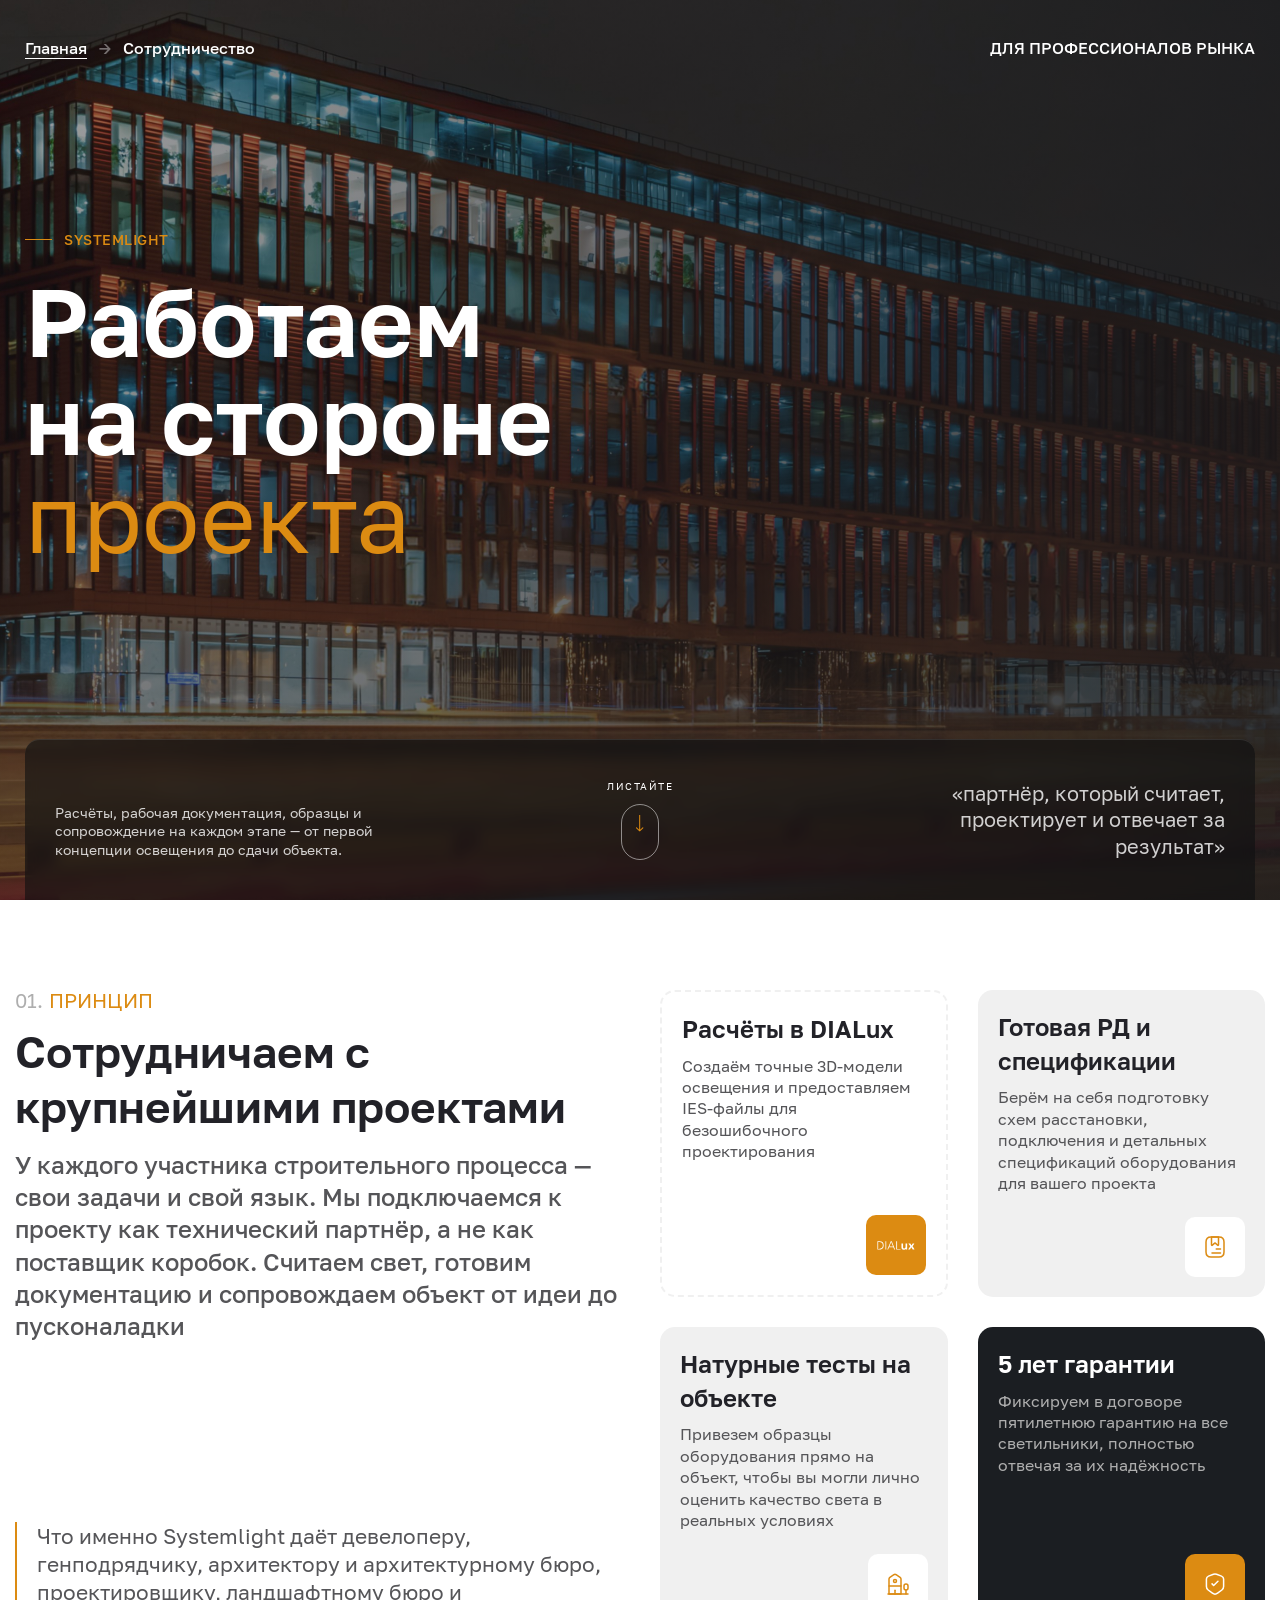
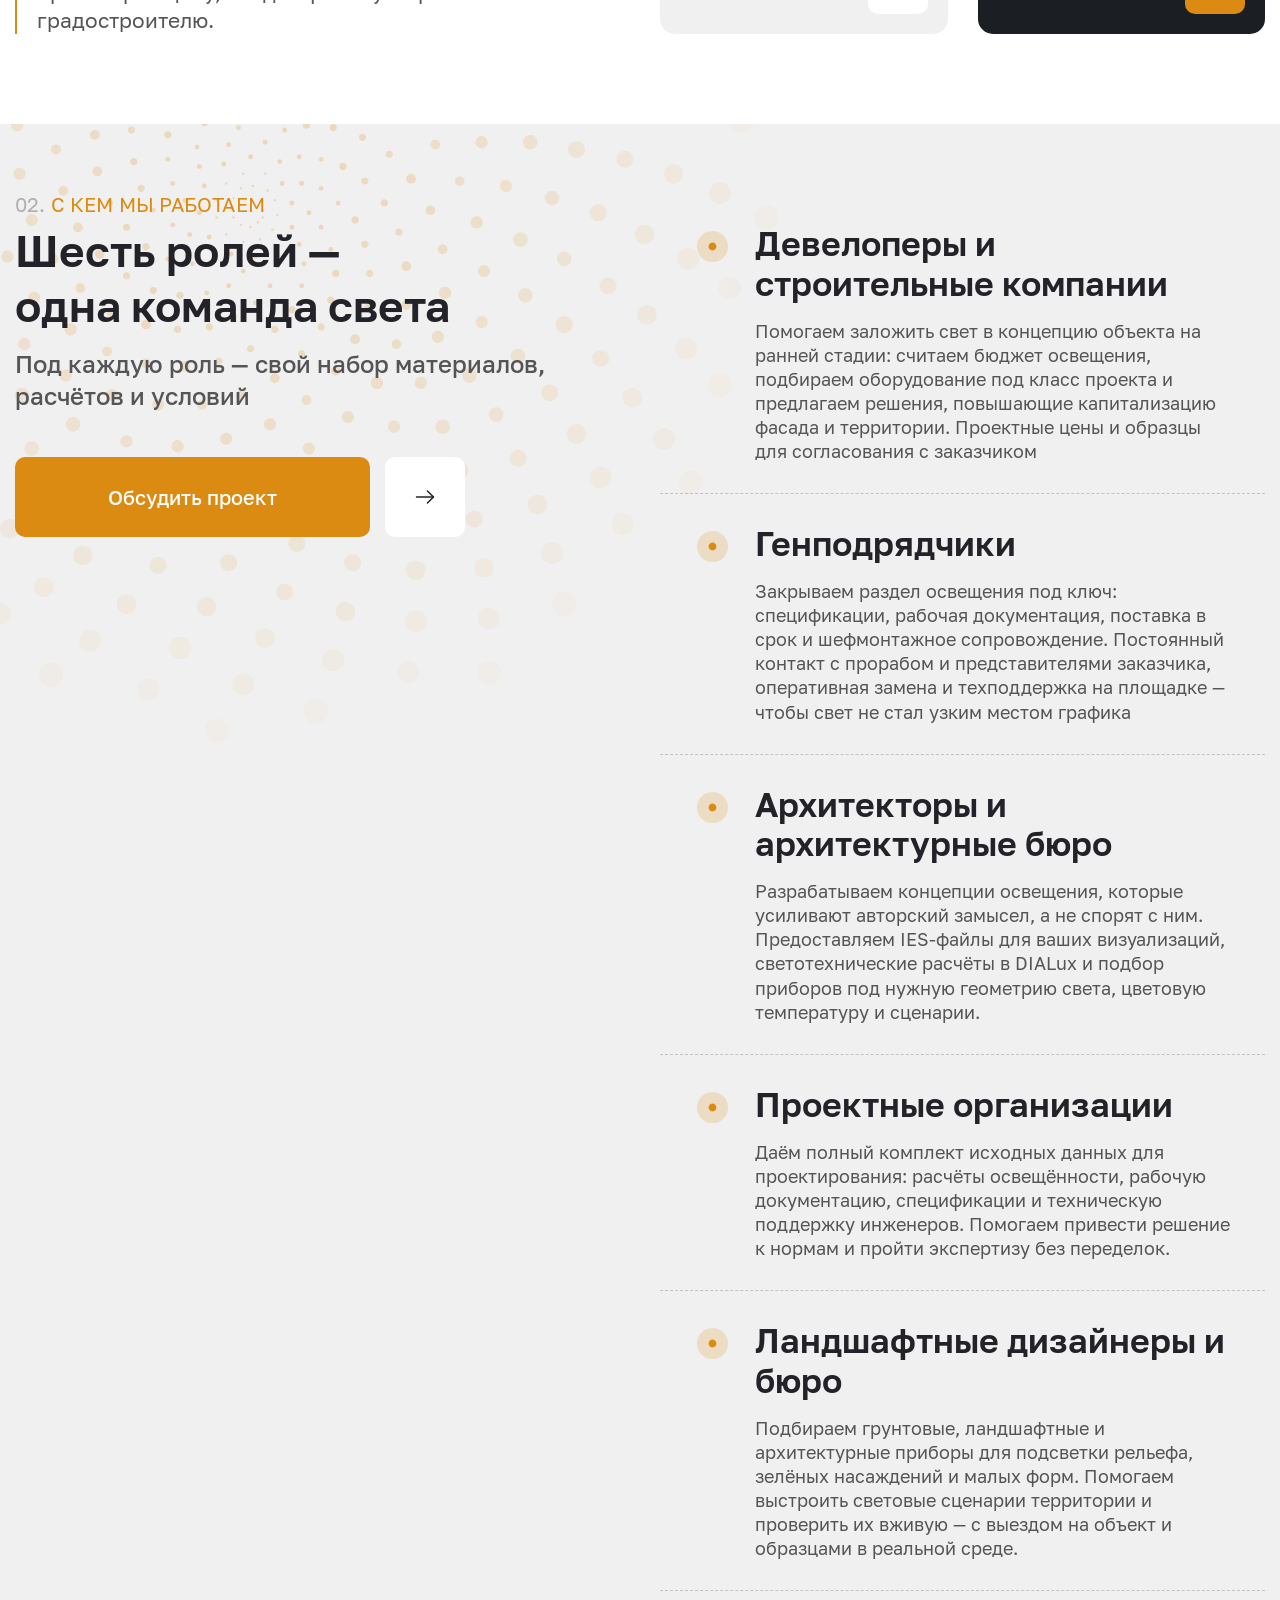
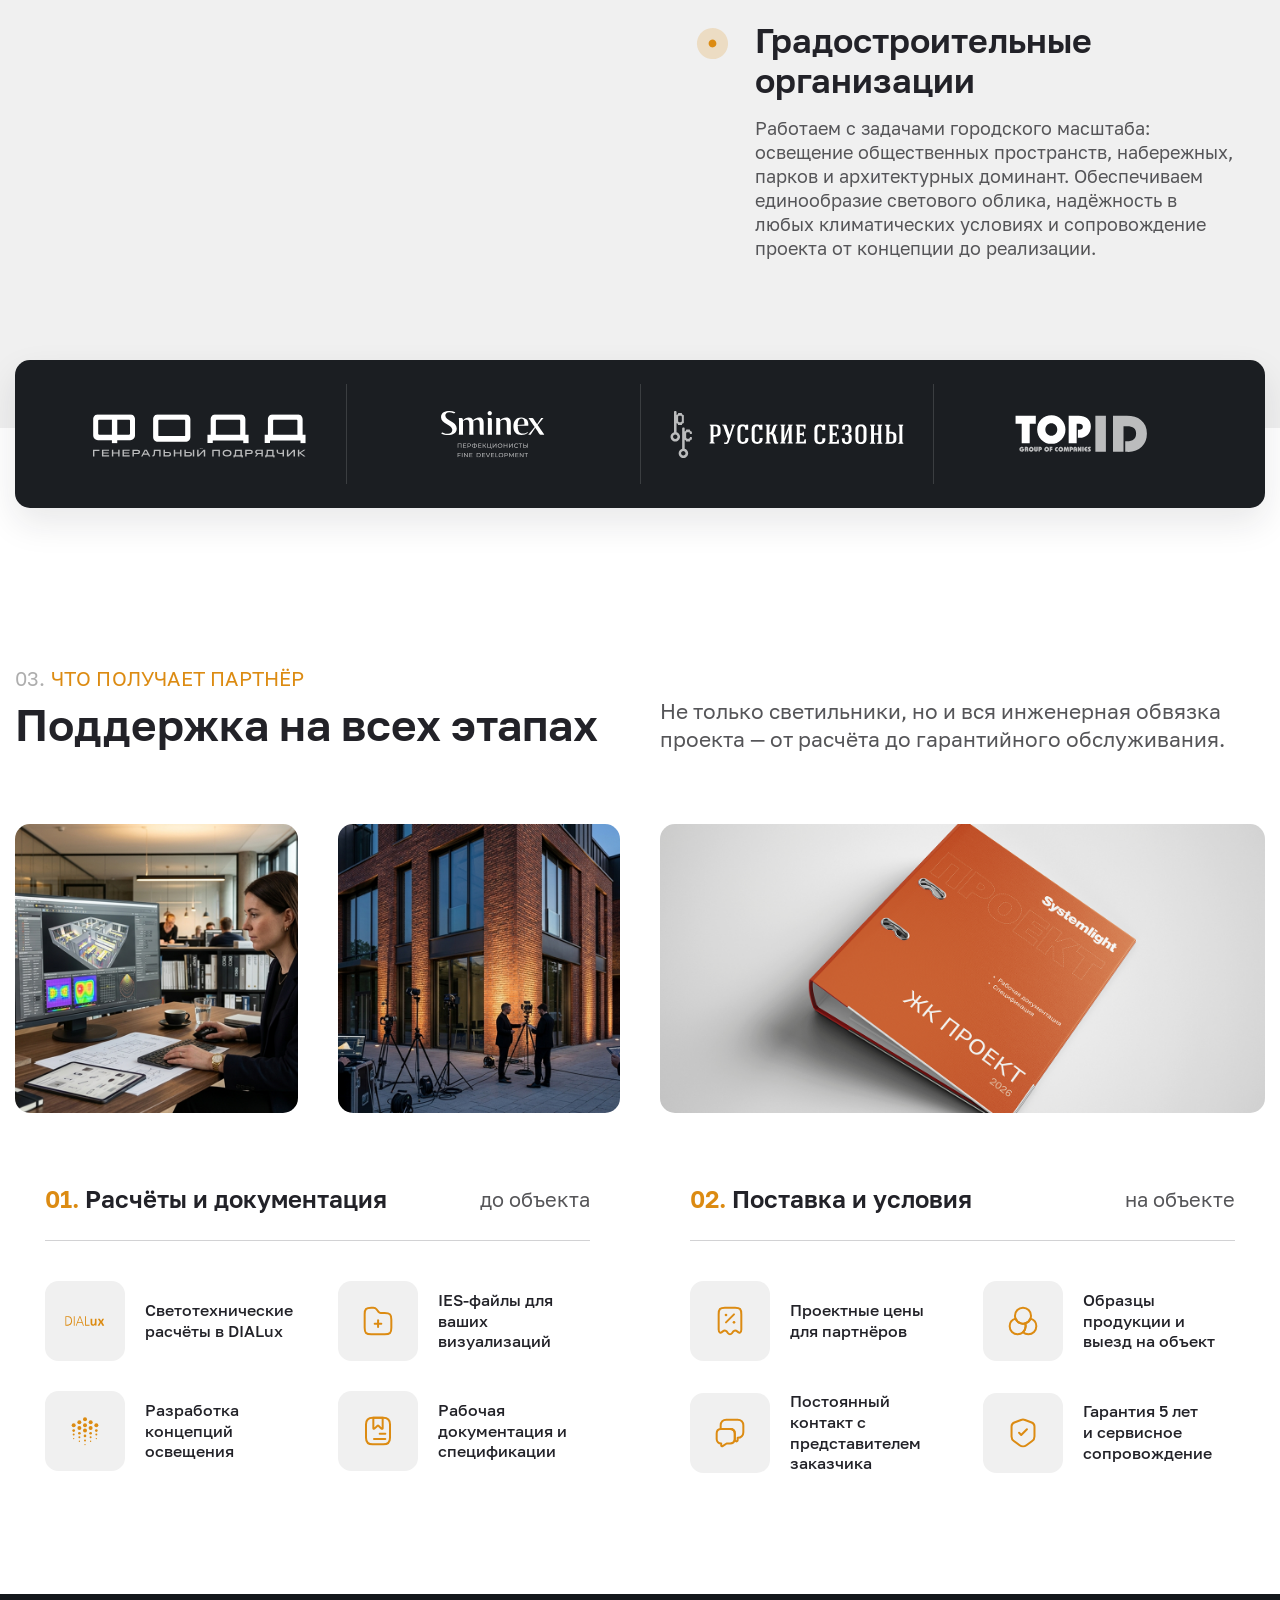
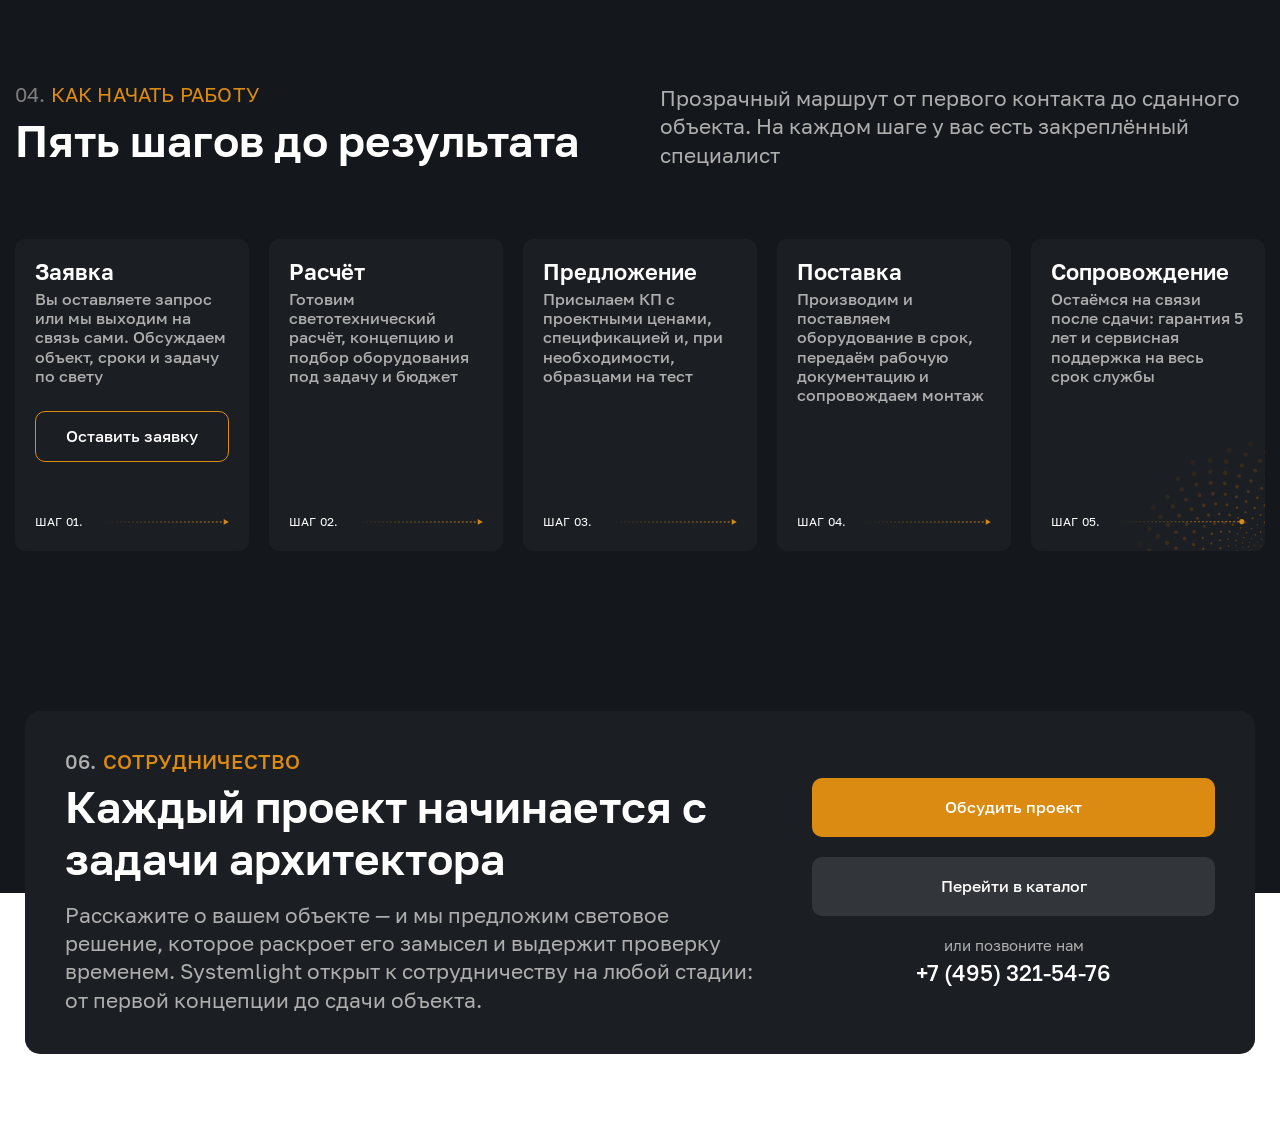
==== commit 41a34433: "fix roles section" ====
--- a/cooperation.html
+++ b/cooperation.html
@@ -17,7 +17,8 @@
      <main class="main-header">
 
           <section class="hero-section">
-               <img class="hero-section__bg" src="img/cooperation-page/hero-bg.jpg" alt="Архитектурное освещение фасада здания">
+               <img class="hero-section__bg" src="img/cooperation-page/hero-bg.jpg"
+                    alt="Архитектурное освещение фасада здания">
 
                <div class="hero-section__container">
 
@@ -129,7 +130,8 @@
                                    </p>
                               </div>
                               <div class="principle__card-icon">
-                                   <img src="img/cooperation-page/principle/icon-document.svg" alt="Готовая РД и спецификации">
+                                   <img src="img/cooperation-page/principle/icon-document.svg"
+                                        alt="Готовая РД и спецификации">
                               </div>
                          </div>
 
@@ -143,7 +145,8 @@
                                    </p>
                               </div>
                               <div class="principle__card-icon">
-                                   <img src="img/cooperation-page/principle/icon-onsite.svg" alt="Натурные тесты на объекте">
+                                   <img src="img/cooperation-page/principle/icon-onsite.svg"
+                                        alt="Натурные тесты на объекте">
                               </div>
                          </div>
 
@@ -179,30 +182,34 @@
           <section class="roles">
                <div class="roles__inner container">
 
-                    <div class="roles__aside">
-                         <div class="roles__intro">
-                              <div class="roles__heading">
-                                   <div class="roles__label subtitle">
-                                        <span>02. </span>С кем мы работаем
-                                   </div>
-                                   <h2 class="roles__title title">Шесть ролей —<br>одна команда света</h2>
-                              </div>
-                              <p class="roles__description">Под каждую роль — свой набор материалов, расчётов и условий
-                              </p>
-                         </div>
-
-                         <div class="roles__actions roles__actions--desctop">
-                              <a href="#" class="roles__btn roles__btn--primary">Обсудить проект</a>
-                              <a href="#" class="roles__btn roles__btn--icon" aria-label="Обсудить проект">
-                                   <svg width="24" height="24" viewBox="0 0 24 24" fill="none"
-                                        xmlns="http://www.w3.org/2000/svg">
-                                        <path d="M14.4297 5.92993L20.4997 11.9999L14.4297 18.0699" stroke="#222228"
-                                             stroke-width="1.5" stroke-miterlimit="10" stroke-linecap="round"
-                                             stroke-linejoin="round" />
-                                        <path d="M3.5 12H20.33" stroke="#222228" stroke-width="1.5"
-                                             stroke-miterlimit="10" stroke-linecap="round" stroke-linejoin="round" />
-                                   </svg>
-                              </a>
+                    <div class="roles__aside-inner">
+                         <div class="roles__aside">
+                              <div class="roles__intro">
+                                   <div class="roles__heading">
+                                        <div class="roles__label subtitle">
+                                             <span>02. </span>С кем мы работаем
+                                        </div>
+                                        <h2 class="roles__title title">Шесть ролей —<br>одна команда света</h2>
+                                   </div>
+                                   <p class="roles__description">Под каждую роль — свой набор материалов, расчётов и
+                                        условий
+                                   </p>
+                              </div>
+
+                              <div class="roles__actions roles__actions--desctop">
+                                   <a href="#" class="roles__btn roles__btn--primary">Обсудить проект</a>
+                                   <a href="#" class="roles__btn roles__btn--icon" aria-label="Обсудить проект">
+                                        <svg width="24" height="24" viewBox="0 0 24 24" fill="none"
+                                             xmlns="http://www.w3.org/2000/svg">
+                                             <path d="M14.4297 5.92993L20.4997 11.9999L14.4297 18.0699" stroke="#222228"
+                                                  stroke-width="1.5" stroke-miterlimit="10" stroke-linecap="round"
+                                                  stroke-linejoin="round" />
+                                             <path d="M3.5 12H20.33" stroke="#222228" stroke-width="1.5"
+                                                  stroke-miterlimit="10" stroke-linecap="round"
+                                                  stroke-linejoin="round" />
+                                        </svg>
+                                   </a>
+                              </div>
                          </div>
                     </div>
 
@@ -321,7 +328,8 @@
                          </div>
 
                          <div class="brands__item">
-                              <img src="img/cooperation-page/brands/logo-sminex.svg" alt="Sminex — перфекционисты, fine development">
+                              <img src="img/cooperation-page/brands/logo-sminex.svg"
+                                   alt="Sminex — перфекционисты, fine development">
                          </div>
 
                          <div class="brands__item">
@@ -411,7 +419,8 @@
                          <div class="support__column">
                               <div class="support__gallery">
                                    <div class="support__image support__gallery--single">
-                                        <img src="img/cooperation-page/support/binder.jpg" alt="Проектная документация Systemlight">
+                                        <img src="img/cooperation-page/support/binder.jpg"
+                                             alt="Проектная документация Systemlight">
                                    </div>
                               </div>
 
@@ -496,8 +505,10 @@
                               </div>
                               <div class="steps__card-footer">
                                    <span class="steps__card-step">Шаг 01.</span>
-                                   <img class="steps__card-arrow steps__card-arrow--desctop" src="img/cooperation-page/steps/icon-arrow-line.svg" alt="">
-                                   <img class="steps__card-arrow steps__card-arrow--mobile" src="img/cooperation-page/steps/icon-arrow-line-mobile.svg" alt="">
+                                   <img class="steps__card-arrow steps__card-arrow--desctop"
+                                        src="img/cooperation-page/steps/icon-arrow-line.svg" alt="">
+                                   <img class="steps__card-arrow steps__card-arrow--mobile"
+                                        src="img/cooperation-page/steps/icon-arrow-line-mobile.svg" alt="">
                               </div>
                          </div>
 
@@ -511,7 +522,8 @@
                               </div>
                               <div class="steps__card-footer">
                                    <span class="steps__card-step">Шаг 02.</span>
-                                   <img class="steps__card-arrow" src="img/cooperation-page/steps/icon-arrow-line.svg" alt="">
+                                   <img class="steps__card-arrow" src="img/cooperation-page/steps/icon-arrow-line.svg"
+                                        alt="">
                               </div>
                          </div>
 
@@ -525,7 +537,8 @@
                               </div>
                               <div class="steps__card-footer">
                                    <span class="steps__card-step">Шаг 03.</span>
-                                   <img class="steps__card-arrow" src="img/cooperation-page/steps/icon-arrow-line.svg" alt="">
+                                   <img class="steps__card-arrow" src="img/cooperation-page/steps/icon-arrow-line.svg"
+                                        alt="">
                               </div>
                          </div>
 
@@ -539,7 +552,8 @@
                               </div>
                               <div class="steps__card-footer">
                                    <span class="steps__card-step">Шаг 04.</span>
-                                   <img class="steps__card-arrow" src="img/cooperation-page/steps/icon-arrow-line.svg" alt="">
+                                   <img class="steps__card-arrow" src="img/cooperation-page/steps/icon-arrow-line.svg"
+                                        alt="">
                               </div>
                          </div>
 
@@ -553,8 +567,10 @@
                               </div>
                               <div class="steps__card-footer">
                                    <span class="steps__card-step">Шаг 05.</span>
-                                   <img class="steps__card-arrow" src="img/cooperation-page/steps/icon-arrow-end.svg" alt="">
-                                   <img class="steps__card-icon-dotts" src="img/cooperation-page/steps/icon-dotts.svg" alt="">
+                                   <img class="steps__card-arrow" src="img/cooperation-page/steps/icon-arrow-end.svg"
+                                        alt="">
+                                   <img class="steps__card-icon-dotts" src="img/cooperation-page/steps/icon-dotts.svg"
+                                        alt="">
                               </div>
                          </div>
 
--- a/styles/style.css
+++ b/styles/style.css
@@ -261,7 +261,9 @@
      align-items: center;
      box-sizing: border-box;
      color: #dc8b12;
-     transition: transform 0.3s ease, border-color 0.3s ease;
+     transition:
+          transform 0.3s ease,
+          border-color 0.3s ease;
 }
 
 .hero-section__scroll-indicator:hover .hero-section__mouse {
@@ -1450,6 +1452,10 @@
           gap: 23px;
      }
 
+     .hero-section::after {
+          background: radial-gradient(115.84% 219.9% at 0% 1.18%, #14171b 0%, rgba(20, 23, 27, 0) 100%);
+     }
+
      .hero-section__title {
           font-size: 54px;
           line-height: 87%;
@@ -1624,6 +1630,8 @@
 .principle {
      padding-block: 90px;
      background-color: var(--color-bg-page);
+     position: relative;
+     z-index: 10;
 }
 
 .principle__inner {
@@ -1766,12 +1774,19 @@
 .roles__bg-svg {
      position: absolute;
      width: 100%;
-     left: -118px;
-     top: -70px;
+     left: -22%;
+     top: -30%;
+     opacity: 0.27;
+}
+
+.roles__aside-inner {
+     position: sticky;
+     top: 20px;
+     flex: 1 1 0;
+     z-index: 10;
 }
 
 .roles__aside {
-     flex: 1 1 0;
      display: flex;
      flex-direction: column;
      gap: 15px;
@@ -1853,7 +1868,7 @@
      align-items: flex-start;
      gap: 20px;
      padding: 30px;
-     border-bottom: 1px solid rgba(34, 34, 40, 0.22);
+     border-bottom: 1px dashed rgba(34, 34, 40, 0.22);
 }
 
 .roles__item:last-child {
@@ -1861,11 +1876,15 @@
 }
 
 .roles__item::before {
-     content: url("../img/roles/icon-dot.svg");
+     content: "";
      display: block;
      flex-shrink: 0;
      width: 45px;
      height: 45px;
+     background-image: url("../img/cooperation-page/roles/icon-dot.svg");
+     background-repeat: no-repeat;
+     background-position: center;
+     background-size: contain;
 }
 
 .roles__item-content {
